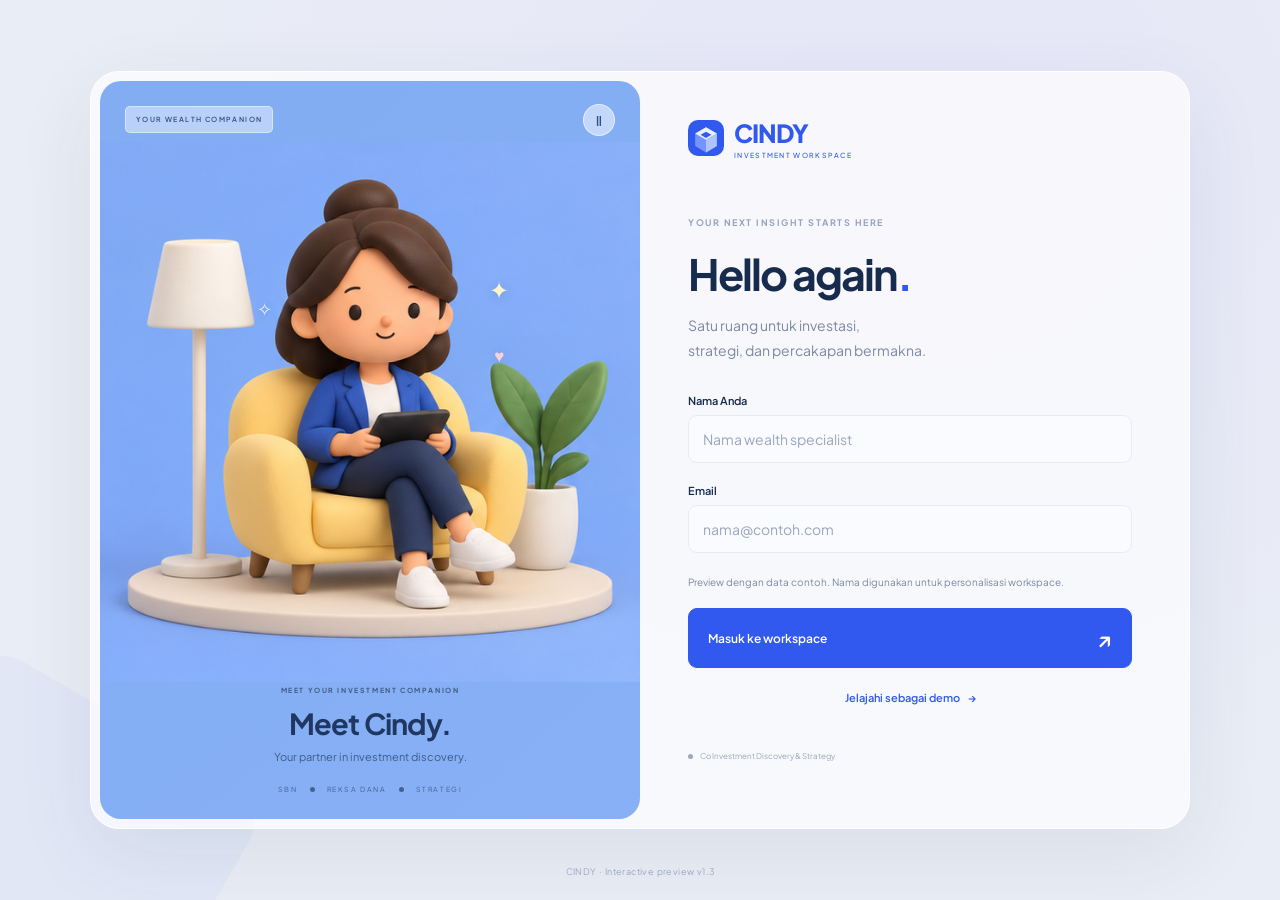
==== index.html @ 7a5dd010 "Add files via upload" ====
<!doctype html>
<html lang="id">
<head>
  <meta charset="utf-8">
  <meta name="viewport" content="width=device-width, initial-scale=1">
  <meta name="theme-color" content="#3159ef">
  <meta name="description" content="CINDY: workspace wealth specialist untuk obligasi, reksa dana, strategi, dan portofolio. Preview interaktif dengan data contoh.">
  <title>CINDY — Investment Workspace</title>
  <link rel="icon" href="assets/mark.svg" type="image/svg+xml">
  <link rel="stylesheet" href="styles.css">
  <script defer src="core.js"></script>
  <script defer src="data.js"></script>
  <script defer src="market-data.js"></script>
  <script defer src="market-core.js"></script>
  <script defer src="advisory.js"></script>
  <script defer src="character.js"></script>
  <script defer src="app.js"></script>
</head>
<body>
  <a class="skip-link" href="#main-content">Langsung ke konten</a>
  <section id="login-screen" class="login-screen" aria-label="Masuk ke CINDY">
    <div class="login-frame">
      <div class="login-form-side">
        <a class="brand login-brand" href="#" aria-label="CINDY"><img src="assets/mark.svg" alt="" width="36" height="36"><span>CINDY<span class="brand-sub">INVESTMENT WORKSPACE</span></span></a>
        <div class="login-copy"><span class="eyebrow">YOUR NEXT INSIGHT STARTS HERE</span><h1>Hello again<span class="blue">.</span></h1><p>Satu ruang untuk investasi,<br>strategi, dan percakapan bermakna.</p></div>
        <form id="login-form">
          <label for="login-name">Nama Anda</label><input id="login-name" name="name" placeholder="Nama wealth specialist" autocomplete="name" maxlength="60" required>
          <label for="login-email">Email</label><input id="login-email" name="email" type="email" placeholder="nama@contoh.com" autocomplete="email" required>
          <p class="login-demo-note">Preview dengan data contoh. Nama digunakan untuk personalisasi workspace.</p>
          <button class="button primary login-submit" type="submit">Masuk ke workspace <span aria-hidden="true">↗</span></button>
        </form>
        <button id="demo-login" class="button ghost demo-login">Jelajahi sebagai demo <span aria-hidden="true">→</span></button>
        <div class="login-foot"><span class="small-dot"></span>Co Investment Discovery &amp; Strategy</div>
      </div>
      <div class="login-art-side">
        <div class="art-top"><span class="pill light">YOUR WEALTH COMPANION</span><button id="motion-toggle" class="motion-toggle" type="button" aria-pressed="false" aria-label="Jeda animasi">Ⅱ</button></div>
        <div class="character-stage"><div id="cindy-portrait" class="clay-portrait" role="img" aria-label="Cindy, wealth specialist bergaya kartun 3D, duduk di kursi kuning pastel sambil membawa tablet, berkedip, dan tersenyum"><div class="clay-diorama" aria-hidden="true"><div class="clay-frame clay-calm"></div><div class="clay-frame clay-eyes"></div><div class="clay-cheeks"></div><div class="clay-tablet-glint"></div></div><span class="clay-spark clay-spark-one" aria-hidden="true">✦</span><span class="clay-spark clay-spark-two" aria-hidden="true">✧</span><span class="clay-heart" aria-hidden="true">♥</span></div></div>
        <div class="art-copy"><span class="eyebrow">MEET YOUR INVESTMENT COMPANION</span><h2>Meet Cindy.</h2><p>Your partner in investment discovery.</p></div>
        <div class="art-bottom"><span>SBN</span><span class="small-dot"></span><span>REKSA DANA</span><span class="small-dot"></span><span>STRATEGI</span></div>
      </div>
    </div>
    <span class="login-version">CINDY · Interactive preview v1.3</span>
  </section>

  <div id="app-shell" class="app-shell" hidden>
    <div id="sidebar-overlay" class="sidebar-overlay" hidden></div>
    <aside id="sidebar" class="sidebar" aria-label="Navigasi utama">
      <a class="brand sidebar-brand" href="#dashboard"><img src="assets/mark.svg" alt="" width="35" height="35"><span>CINDY<span class="brand-sub">INVESTMENT WORKSPACE</span></span></a>
      <div class="workspace-switch"><span class="workspace-icon">W</span><span>Wealth workspace<small>Preview · Data contoh</small></span></div>
      <span class="nav-caption">WORKSPACE</span><nav id="main-nav"></nav>
      <div class="sidebar-note"><span class="iso-mini" aria-hidden="true">◇</span><strong>Every insight connects.</strong><p>Obligasi, reksa dana, dan strategi dalam satu ruang.</p></div>
      <button id="user-menu" class="sidebar-user"><span id="user-avatar" class="avatar">WS</span><span id="user-label">Wealth Specialist<small>Workspace demo</small></span><span aria-hidden="true">⋯</span></button>
    </aside>
    <div class="app-body">
      <header class="topbar">
        <button id="menu-toggle" class="icon-button mobile-menu" aria-label="Buka navigasi">☰</button>
        <div class="breadcrumbs"><span>CINDY</span><span aria-hidden="true">/</span><strong id="page-crumb">Dashboard</strong></div>
        <div class="topbar-actions"><button id="global-search-button" class="search-trigger"><span aria-hidden="true">⌕</span><span>Cari produk atau nasabah</span><kbd>/</kbd></button><span class="pill demo-badge">DATA CONTOH</span><button id="alerts-button" class="icon-button alert-button" aria-label="Lihat alerts"></button></div>
      </header>
      <main id="main-content" class="main-content" tabindex="-1"></main>
      <footer class="app-footer"><span>CINDY · Co Investment Discovery &amp; Strategy</span><span>Snapshot simulasi <span id="snapshot-date"></span></span></footer>
    </div>
  </div>
  <dialog id="detail-dialog" class="detail-dialog"><div class="dialog-header"><div id="dialog-heading"></div><button id="dialog-close" class="icon-button" aria-label="Tutup dialog">×</button></div><div id="dialog-content" class="dialog-content"></div></dialog>
  <div id="toast" class="toast" role="status" aria-live="polite" hidden></div>
  <noscript><p class="noscript-note">Aktifkan JavaScript untuk menggunakan preview interaktif CINDY.</p></noscript>
</body>
</html>
---- styles.css ----
@import url('https://fonts.googleapis.com/css2?family=Plus+Jakarta+Sans:wght@400;500;600;700;800&display=swap');
:root{--royal:#3159ef;--royal-dark:#2345c7;--royal-soft:#eef2ff;--ink:#172b4d;--muted:#7c89a2;--border:#e7ecf4;--bg:#f6f8fc;--green:#148568;--amber:#b87b15;--red:#c94e60;--shadow:0 6px 22px rgba(27,51,111,.035);font-family:'Plus Jakarta Sans',ui-sans-serif,system-ui,-apple-system,sans-serif;color:var(--ink);font-size:14px}
*{box-sizing:border-box}body{margin:0;background:var(--bg)}button,input,select,textarea{font:inherit}button,a,input,select,textarea{-webkit-tap-highlight-color:transparent}button{cursor:pointer}a{color:inherit;text-decoration:none}button{border:0}button:disabled{opacity:.45;cursor:not-allowed}button:focus-visible,a:focus-visible,input:focus-visible,select:focus-visible,textarea:focus-visible{outline:3px solid #97b0ff;outline-offset:3px}input,select,textarea{min-width:0;border:1px solid var(--border);border-radius:9px;background:white;padding:11px 13px;color:var(--ink);transition:border-color .18s,box-shadow .18s}input:focus,textarea:focus,select:focus{border-color:var(--royal);box-shadow:0 0 0 3px #3159ef12;outline:none}input::placeholder,textarea::placeholder{color:#9aa6bb}textarea{resize:vertical}label{display:block;font-size:12px;font-weight:600;margin-bottom:8px}h1,h2,h3,h4,p{margin-top:0}h1{font-size:30px;letter-spacing:-1px;font-weight:700}h2{font-size:18px;letter-spacing:-.45px}h3{font-size:15px}small{font-size:11px}svg{display:block}button svg{display:inline-block;vertical-align:middle}.icon{width:19px;height:19px;fill:none;stroke:currentColor;stroke-width:1.65;stroke-linecap:round;stroke-linejoin:round}.blue{color:var(--royal)}.muted{color:var(--muted)}.positive{color:var(--green)}.negative{color:var(--red)}.number{font-variant-numeric:tabular-nums}.eyebrow{display:block;font-size:10px;font-weight:700;letter-spacing:1.8px}.small-dot{width:5px;height:5px;border-radius:50%;display:inline-block;background:currentColor}.button{display:inline-flex;align-items:center;justify-content:center;gap:8px;border-radius:9px;padding:11px 16px;background:white;color:var(--ink);border:1px solid var(--border);font-size:12px;font-weight:600;transition:background .18s,transform .18s;white-space:nowrap}.button:hover{background:#f0f4ff}.button.primary{background:var(--royal);color:white;border-color:var(--royal)}.button.primary:hover{background:var(--royal-dark);transform:translateY(-1px)}.button.ghost{border-color:transparent;background:transparent;color:var(--royal)}.button.small{padding:8px 11px;font-size:11px}.button.danger{color:var(--red)}.icon-button{background:transparent;width:36px;height:36px;border-radius:9px;display:inline-flex;justify-content:center;align-items:center;color:var(--muted);font-size:24px;flex:none}.icon-button:hover{background:var(--royal-soft);color:var(--royal)}.pill{display:inline-flex;align-items:center;gap:5px;border-radius:5px;padding:5px 8px;font-size:10px;font-weight:600;white-space:nowrap;background:var(--royal-soft);color:var(--royal)}.pill.green{background:#e9f6f0;color:var(--green)}.pill.amber{background:#fff5e4;color:var(--amber)}.pill.red{background:#fdeef0;color:var(--red)}.pill.neutral{background:#f0f2f6;color:#7b879d}.pill.light{color:#eaf1ff;background:#ffffff16;border:1px solid #ffffff25;letter-spacing:1px}.skip-link{position:absolute;left:15px;top:-60px;z-index:100;background:white;padding:12px}.skip-link:focus{top:10px}.brand{display:flex;align-items:center;gap:10px;font-size:27px;font-weight:800;letter-spacing:-1px}.brand-sub{display:block;font-size:7px;letter-spacing:1.3px;font-weight:500;margin-top:2px}.login-screen{min-height:100dvh;display:flex;align-items:center;justify-content:center;padding:56px 35px;position:relative;overflow:hidden;background:radial-gradient(ellipse at 75% 10%,#d5e0ff 0,transparent 60%),#f0f4fc}.login-screen:before{content:'';position:absolute;bottom:-130px;left:-120px;width:330px;height:330px;transform:rotate(30deg);background:#3159ef0b;border-radius:45px}.login-frame{display:grid;grid-template-columns: .92fr 1.08fr;width:min(1100px,100%);background:white;border:1px solid white;border-radius:24px;box-shadow:0 28px 80px #254dbf17;overflow:hidden;position:relative}.login-form-side{padding:43px 58px 31px;display:flex;flex-direction:column;align-items:stretch}.login-brand{color:var(--royal)}.login-copy{margin-top:76px}.login-copy .eyebrow{color:#96a3bc;font-size:9px;letter-spacing:1.5px}.login-copy h1{font-size:43px;letter-spacing:-2px;margin:18px 0 12px}.login-copy p{font-size:14px;line-height:1.8;color:var(--muted)}#login-form{margin-top:17px}#login-form input{width:100%;background:#fafbfe;padding:14px;margin-bottom:21px}#login-form label{font-size:11px}.login-demo-note{font-size:10px;line-height:1.6;color:var(--muted);margin-bottom:18px}.login-submit{width:100%;justify-content:space-between;padding:15px 19px;font-size:12px}.login-submit span{font-size:22px}.demo-login{margin-top:11px;align-self:center;font-size:11px}.login-foot{margin-top:49px;color:#9ca8bc;font-size:8px;display:flex;align-items:center;gap:7px;line-height:1.5}.login-art-side{background:linear-gradient(140deg,#365ff1,#244ade);color:white;padding:29px 32px 26px;position:relative;overflow:hidden}.login-art-side:before{content:'';position:absolute;width:450px;height:450px;border:1px solid #ffffff0c;border-radius:50%;right:-200px;top:70px}.art-top{display:flex;justify-content:space-between;align-items:center;position:relative;z-index:1}.art-top .pill{font-size:8px;padding:8px 10px}.motion-toggle{width:32px;height:32px;border-radius:50%;background:#ffffff12;color:#e5eeff;border:1px solid #ffffff25}.investment-scene{width:calc(100% + 32px);margin:-7px -16px -42px;aspect-ratio:640/530;object-fit:contain}.art-copy{position:relative;margin:0 20px}.art-copy .eyebrow{font-size:8px;color:#b4c8ff;letter-spacing:1.6px}.art-copy h2{font-size:30px;line-height:1.35;letter-spacing:-1px;margin:12px 0 12px}.art-copy p{color:#c1d0ff;font-size:11px}.art-bottom{display:flex;align-items:center;gap:14px;font-size:8px;letter-spacing:1.6px;color:#aec3ff;margin:36px 20px 0}.login-version{position:absolute;bottom:23px;font-size:9px;color:#9ca9bf;letter-spacing:.4px}.animation-paused .investment-scene{content:url('assets/investment-city-static.svg')}
.app-shell{display:flex;min-height:100dvh}.app-shell[hidden],.login-screen[hidden],[hidden]{display:none!important}.sidebar{width:238px;flex:none;background:white;border-right:1px solid var(--border);padding:27px 17px 17px;position:sticky;top:0;height:100dvh;display:flex;flex-direction:column;z-index:20}.sidebar-brand{color:var(--royal);font-size:26px;padding:0 13px}.workspace-switch{border:1px solid var(--border);border-radius:10px;padding:11px 10px;display:flex;align-items:center;gap:10px;margin:27px 0 24px;font-size:11px;font-weight:600}.workspace-switch small{display:block;color:var(--muted);font-size:9px;font-weight:400;margin-top:4px}.workspace-icon{background:var(--royal-soft);border-radius:6px;padding:8px;color:var(--royal);font-size:10px}.nav-caption{font-size:8px;color:#a1adc1;letter-spacing:1.5px;font-weight:700;padding-left:14px;margin-bottom:13px}#main-nav{display:grid;gap:5px}#main-nav a{display:flex;align-items:center;gap:11px;padding:12px 13px;border-radius:8px;color:#748299;font-size:11px;font-weight:500;position:relative}#main-nav a:hover{background:#f7f9ff;color:var(--royal)}#main-nav a.active{background:var(--royal);color:white;box-shadow:0 4px 12px #3159ef20}#main-nav .icon{width:17px;height:17px}#main-nav .count{margin-left:auto;font-size:9px;border-radius:4px;padding:2px 5px;background:#eef2fa}#main-nav a.active .count{background:#ffffff28}.sidebar-note{margin:24px 8px 15px;padding:14px 12px;border-radius:10px;background:linear-gradient(140deg,#f0f4ff,#f9fbff)}.sidebar-note .iso-mini{font-size:32px;color:#7998fa;display:block;margin-bottom:7px}.sidebar-note strong{font-size:10px;display:block}.sidebar-note p{font-size:9px;color:#8b99b1;line-height:1.8;margin:7px 0 0}.sidebar-user{margin-top:auto;padding:13px 5px 0;border-top:1px solid var(--border);background:transparent;display:flex;align-items:center;gap:9px;text-align:left;color:var(--ink)}.avatar{width:34px;height:34px;display:inline-flex;align-items:center;justify-content:center;border-radius:10px;font-size:10px;font-weight:700;background:#eaf0ff;color:var(--royal);flex:none}.sidebar-user #user-label{font-size:10px;max-width:136px;overflow-wrap:anywhere;flex:1}.sidebar-user small{display:block;color:var(--muted);font-size:8px;margin-top:3px}.app-body{flex:1;min-width:0;display:flex;flex-direction:column}.topbar{height:73px;background:white;display:flex;align-items:center;justify-content:space-between;border-bottom:1px solid var(--border);padding:0 34px;gap:14px}.breadcrumbs{display:flex;gap:12px;font-size:10px;color:#a0adc3}.breadcrumbs strong{color:#66758e;font-weight:500}.topbar-actions{display:flex;align-items:center;gap:18px}.search-trigger{color:#95a2b8;font-size:10px;background:transparent;display:flex;gap:9px;align-items:center}.search-trigger>span:first-child{font-size:21px}.search-trigger kbd{background:#f5f7fb;border:1px solid var(--border);border-radius:4px;padding:2px 6px;font-size:9px;margin-left:20px}.demo-badge{font-size:8px;letter-spacing:.5px}.alert-button{position:relative}.notification-dot{position:absolute;right:7px;top:6px;width:5px;height:5px;border-radius:50%;background:var(--royal)}.main-content{padding:29px 34px 38px;max-width:1520px;width:100%;margin:auto;flex:1}.app-footer{font-size:8px;color:#a0adc1;display:flex;justify-content:space-between;padding:17px 34px;border-top:1px solid var(--border);gap:20px}.page-head{display:flex;align-items:flex-start;justify-content:space-between;gap:15px;margin-bottom:26px}.page-head h1{font-size:25px;letter-spacing:-.9px;margin-bottom:9px}.page-head p{font-size:11px;line-height:1.7;color:var(--muted);margin:0}.head-actions{display:flex;gap:8px;align-items:center;flex-wrap:wrap}.snapshot{font-size:9px;color:#7c8da8;display:flex;align-items:center;gap:6px;border:1px solid var(--border);border-radius:7px;background:white;padding:10px 12px;white-space:nowrap}.snapshot .small-dot{color:#41a58b}.grid{display:grid;gap:19px}.grid-four{grid-template-columns:repeat(4,minmax(0,1fr))}.grid-two{grid-template-columns:repeat(2,minmax(0,1fr))}.grid-three{grid-template-columns:repeat(3,minmax(0,1fr))}.dashboard-primary{grid-template-columns:1.5fr 1fr;margin-top:20px}.dashboard-secondary{grid-template-columns:1.1fr 1fr;margin-top:20px}.panel{border:1px solid var(--border);border-radius:12px;background:white;box-shadow:var(--shadow);padding:22px;min-width:0}.panel-head{display:flex;justify-content:space-between;align-items:center;gap:10px;margin-bottom:20px}.panel-head h2{font-size:13px;margin:0}.panel-head p{font-size:9px;color:var(--muted);margin:6px 0 0}.stat{padding:19px}.stat-header{display:flex;align-items:center;justify-content:space-between;margin-bottom:15px}.stat-label{font-size:10px;color:#8190a7;font-weight:500}.stat-icon{color:#829be2;background:#f4f7ff;width:29px;height:29px;border-radius:7px;display:flex;align-items:center;justify-content:center}.stat-icon .icon{width:15px;height:15px}.stat-value{font-size:24px;font-weight:700;letter-spacing:-.8px;line-height:1.3;margin-bottom:7px}.stat-note{font-size:9px;color:#98a4b8;line-height:1.6}.stat-note strong{font-weight:500;color:var(--green)}.tabs{display:flex;gap:5px;border-bottom:1px solid var(--border);margin-bottom:21px;flex-wrap:wrap}.tabs button{color:var(--muted);font-size:11px;font-weight:600;background:transparent;padding:10px 14px;border-bottom:2px solid transparent;margin-bottom:-1px}.tabs button.active{color:var(--royal);border-bottom-color:var(--royal)}.toolbar{display:flex;gap:9px;justify-content:space-between;align-items:center;margin-bottom:17px;flex-wrap:wrap}.toolbar-left{display:flex;gap:9px;align-items:center;flex-wrap:wrap}.toolbar input{font-size:11px;min-width:210px}.toolbar select{font-size:10px;padding:10px 11px}.table-wrap{overflow:auto;width:100%}table{border-collapse:collapse;width:100%;font-size:10px;text-align:left}th{font-size:8px;letter-spacing:.6px;text-transform:uppercase;color:#9aa6ba;font-weight:600;padding:12px 13px;background:#fafbfe;white-space:nowrap;border-bottom:1px solid var(--border)}td{padding:15px 13px;border-bottom:1px solid #f0f3f8;vertical-align:middle}tbody tr:last-child td{border-bottom:0}tbody tr:hover{background:#fbfcff}td.numeric,th.numeric{text-align:right;font-variant-numeric:tabular-nums;white-space:nowrap}.product-link{font-weight:700;color:var(--ink);background:transparent;text-align:left;font-size:10px;padding:0}.product-link:hover{color:var(--royal)}.table-sub{display:block;font-size:8px;color:#95a3ba;margin-top:5px;white-space:nowrap}.product-code{width:29px;height:29px;border-radius:7px;background:#edf3ff;color:#6b8ef0;display:flex;align-items:center;justify-content:center;flex:none}.product-code .icon{width:15px;height:15px}.product-cell{display:flex;align-items:center;gap:9px}.table-note{font-size:8px;color:#98a5bb;margin:15px 0 0;line-height:1.7}.table-actions{display:flex;gap:5px;align-items:center}.compare-check{width:15px;height:15px;padding:0;accent-color:var(--royal);cursor:pointer}.empty{padding:40px 15px;text-align:center;color:var(--muted);font-size:12px;line-height:1.8}.market-kpis{margin-bottom:21px}.allocation-wrap{display:flex;align-items:center;gap:30px;padding:8px 0;flex-wrap:wrap}.donut{width:146px;height:146px;border-radius:50%;display:flex;align-items:center;justify-content:center;flex:none;position:relative}.donut:before{content:'';width:118px;height:118px;border-radius:50%;background:white;position:absolute}.donut-core{position:relative;text-align:center}.donut-core strong{display:block;font-size:18px;letter-spacing:-.5px}.donut-core small{font-size:8px;color:var(--muted)}.allocation-list{flex:1;min-width:110px;display:grid;gap:18px}.allocation-item{font-size:10px;display:grid;grid-template-columns:1fr auto;gap:6px}.allocation-name{display:flex;align-items:center;gap:7px}.allocation-dot{width:7px;height:7px;border-radius:2px;background:var(--royal);display:inline-block}.allocation-item small{color:var(--muted);font-size:8px;grid-column:1/-1}.allocation-dot.fund{background:#aac1ff}.panel-insight{background:#f7f9ff;padding:12px 14px;border-radius:8px;font-size:9px;color:#8795af;line-height:1.8;margin-top:18px}.strategy-list{display:grid;gap:0}.strategy-row{display:flex;gap:12px;align-items:flex-start;padding:15px 0;border-bottom:1px solid #f0f3f8}.strategy-row:last-child{border:0}.strategy-row .avatar{width:31px;height:31px;font-size:13px}.strategy-row h3{font-size:10px;margin:2px 0 6px;line-height:1.6}.strategy-row p{font-size:8px;color:var(--muted);line-height:1.8;margin:0}.strategy-row .pill{font-size:8px;padding:3px 6px}.text-link{color:var(--royal);font-size:9px;background:transparent;padding:0;display:inline-flex;align-items:center;gap:5px}.text-link:hover{text-decoration:underline}.mini-task{display:flex;align-items:center;gap:10px;padding:13px 0;border-bottom:1px solid #f0f3f8}.mini-task:last-child{border:0}.mini-task>div{flex:1}.mini-task strong{font-size:10px;display:block;font-weight:600}.mini-task small{font-size:8px;color:var(--muted);display:block;margin-top:5px}.round-check{width:16px;height:16px;padding:0;accent-color:var(--royal);flex:none}.compare-bar{background:var(--royal-soft);border:1px solid #dce5ff;border-radius:10px;padding:12px 16px;display:flex;justify-content:space-between;align-items:center;gap:12px;margin-bottom:17px;font-size:11px;flex-wrap:wrap}.comparison-grid{display:grid;gap:16px;grid-template-columns:repeat(3,minmax(0,1fr));margin-bottom:22px}.compare-card h3{font-size:14px;margin:12px 0 7px}.compare-card .metric-pairs{margin-top:22px}.metric-pairs{display:grid;gap:0}.metric-pair{display:flex;justify-content:space-between;gap:15px;padding:11px 0;border-bottom:1px solid #f0f3f8;font-size:11px}.metric-pair span:first-child{color:var(--muted)}.metric-pair strong{font-weight:600;text-align:right}.client-name{display:flex;align-items:center;gap:10px}.client-name .avatar{width:33px;height:33px}.client-name strong{font-size:10px}.client-overview{display:flex;gap:20px;align-items:center;margin-bottom:25px}.client-overview .avatar{width:58px;height:58px;font-size:16px}.client-overview h2{font-size:20px;margin:0 0 8px}.section-heading{font-size:12px;margin:25px 0 15px}.note-item{padding:12px 14px;border-radius:8px;background:#f7f9ff;margin:10px 0;font-size:11px;line-height:1.8}.note-item small{display:block;font-size:9px;color:var(--muted);margin-bottom:4px}.form-grid{display:grid;grid-template-columns:repeat(2,minmax(0,1fr));gap:17px}.field input,.field select,.field textarea{width:100%}.field.full{grid-column:1/-1}.form-actions{display:flex;justify-content:flex-end;gap:8px;margin-top:23px;flex-wrap:wrap}.form-note{font-size:10px;color:var(--muted);line-height:1.7;margin:15px 0}.form-error{font-size:11px;color:var(--red);padding:10px 12px;background:#fff2f4;border-radius:7px;margin-top:12px}.strategy-card{display:flex;flex-direction:column}.strategy-card h3{font-size:15px;line-height:1.6;margin:16px 0 12px}.strategy-card p{font-size:11px;color:var(--muted);line-height:1.9}.strategy-card .strategy-meta{display:flex;gap:6px;flex-wrap:wrap}.strategy-card .card-bottom{margin-top:auto;padding-top:18px;border-top:1px solid var(--border);display:flex;align-items:center;justify-content:space-between;gap:8px;font-size:9px;color:var(--muted)}.strategy-content p,.strategy-content li{font-size:12px;line-height:1.9;color:#687a94}.strategy-content ol{padding-left:20px}.risk-note{padding:13px 16px;background:#fff8ec;border:1px solid #faebce;border-radius:8px;font-size:11px;line-height:1.8;color:#9b7f50;margin:18px 0}.task-board{grid-template-columns:repeat(3,minmax(0,1fr))}.board-column{min-width:0;background:#eff3f9;border-radius:12px;padding:14px}.board-head{display:flex;justify-content:space-between;align-items:center;padding:3px 2px 14px;font-size:11px;font-weight:600}.board-head span:last-child{font-size:9px;background:#dfe7f2;border-radius:5px;padding:3px 7px;color:#8191ab}.task-card{background:white;border:1px solid var(--border);border-radius:9px;padding:16px;margin-bottom:11px;box-shadow:var(--shadow)}.task-card h3{font-size:11px;line-height:1.8;margin:12px 0 8px}.task-card p{font-size:10px;color:var(--muted);line-height:1.8}.task-card .task-meta{font-size:9px;display:flex;align-items:center;justify-content:space-between;gap:7px;color:var(--muted);border-top:1px solid #f0f3f8;padding-top:12px;margin-top:14px}.task-card select{font-size:9px;padding:6px 7px;margin-top:11px;width:100%;background:#fafbfe}.alerts-list{margin-top:22px}.alert-row{display:flex;gap:12px;align-items:center;padding:13px 0;border-bottom:1px solid var(--border);font-size:11px}.alert-row>div{flex:1}.alert-row p{color:var(--muted);font-size:10px;line-height:1.7;margin:5px 0 0}.report-controls{margin-bottom:22px;display:flex;gap:12px;align-items:end;flex-wrap:wrap}.report-controls .field{flex:1;min-width:180px;max-width:350px}.report-sheet{background:white;border:1px solid var(--border);border-radius:12px;padding:35px;max-width:1050px;margin:0 auto}.report-top{display:flex;justify-content:space-between;align-items:flex-start;gap:20px;padding-bottom:24px;border-bottom:1px solid var(--border)}.report-top .brand{font-size:25px;color:var(--royal)}.report-top p{font-size:10px;color:var(--muted);margin:7px 0 0}.report-sheet h2{font-size:21px;margin:26px 0 8px}.report-sheet .grid-four{margin:22px 0}.report-metric{padding:15px 17px;background:#f7f9ff;border-radius:8px}.report-metric strong{font-size:17px;display:block;margin-top:8px}.report-metric span{font-size:9px;color:var(--muted)}.report-foot{font-size:9px;line-height:1.9;color:var(--muted);border-top:1px solid var(--border);padding-top:17px;margin-top:25px}.discussion-layout{grid-template-columns:1.8fr 1fr}.thread-card{margin-bottom:16px}.thread-top{display:flex;align-items:center;gap:10px;margin-bottom:17px;font-size:10px}.thread-top small{display:block;font-size:8px;color:var(--muted);margin-top:4px}.thread-card h3{font-size:14px;line-height:1.6;margin:0 0 12px}.thread-card p{font-size:11px;line-height:1.9;color:#7d8aa1}.thread-bottom{display:flex;justify-content:space-between;align-items:center;padding-top:15px;border-top:1px solid var(--border);gap:10px;flex-wrap:wrap}.topic-pills{display:flex;gap:7px;flex-wrap:wrap}.comment{display:flex;gap:10px;padding:15px 0;border-bottom:1px solid var(--border)}.comment strong{font-size:10px}.comment small{font-size:9px;color:var(--muted);display:block;margin-top:3px}.comment p{font-size:11px;color:#7d8aa1;margin:8px 0 0;line-height:1.8}.info-block{border-radius:10px;padding:15px;background:#eef3ff;color:#7f90b1;font-size:10px;line-height:1.9}.info-block strong{color:var(--royal);display:block;margin-bottom:5px}.detail-dialog{width:min(840px,calc(100% - 32px));max-height:90dvh;border:1px solid var(--border);border-radius:16px;padding:0;color:var(--ink);box-shadow:0 25px 90px #1f3c7d30}.detail-dialog::backdrop{background:#14254b55;backdrop-filter:blur(4px)}.dialog-header{display:flex;justify-content:space-between;align-items:flex-start;gap:15px;padding:23px 27px;border-bottom:1px solid var(--border);background:#fafbff;position:sticky;top:0;z-index:1}.dialog-header h2{font-size:18px;margin:0 0 7px}.dialog-header p{font-size:10px;color:var(--muted);margin:0;line-height:1.8}.dialog-content{padding:26px}.dialog-content>.tabs{margin-top:-7px}.detail-kpis{margin-bottom:23px}.detail-kpis .stat{background:#f8faff;box-shadow:none;border-color:#edf1fa}.detail-kpis .stat-value{font-size:20px}.dialog-content .panel{box-shadow:none}.source-line{font-size:9px;color:var(--muted);line-height:1.9;margin:16px 0}.chart-wrap{width:100%;margin-top:18px}.fund-chart{width:100%;height:auto}.chart-legend{display:flex;gap:15px;font-size:9px;color:var(--muted);margin-top:12px;flex-wrap:wrap}.legend-line{display:inline-block;width:17px;height:2px;background:var(--royal);vertical-align:middle;margin-right:5px}.legend-line.benchmark{background:#aebedc}.period-controls{display:flex;gap:4px}.period-controls button{font-size:9px;padding:6px 9px;background:#f6f8fc;color:var(--muted);border-radius:5px}.period-controls button.active{background:var(--royal-soft);color:var(--royal)}.sim-result{padding:17px;background:var(--royal-soft);border-radius:10px;margin-top:18px}.sim-result .metric-pair{border-color:#dce4f9}.sim-result .metric-pair:last-child{border-bottom:0}.search-results{display:grid;gap:8px;margin-top:20px}.search-result{padding:13px;border:1px solid var(--border);background:white;border-radius:8px;display:flex;align-items:center;gap:12px;text-align:left;font-size:11px}.search-result:hover{background:#f7f9ff}.search-result small{display:block;color:var(--muted);font-size:9px;margin-top:5px}.toast{position:fixed;bottom:25px;left:50%;transform:translateX(-50%);z-index:90;border-radius:10px;background:#172b4d;color:white;padding:13px 20px;font-size:11px;box-shadow:0 7px 25px #172b4d25;max-width:calc(100% - 32px);line-height:1.7}.mobile-menu{display:none}.noscript-note{padding:25px}.quota-progress{height:4px;width:70px;background:#edf1fa;border-radius:4px;overflow:hidden;display:block;margin-top:6px;margin-left:auto}.quota-progress>span{display:block;height:100%;background:#7193fa}.quota-warning{color:var(--amber)}.search-dialog-input{width:100%;font-size:13px}.report-spaced{margin-top:24px}.mobile-nav-close{display:none}
@media(min-width:1450px){.sidebar{width:254px}.main-content{padding:36px 44px}.topbar{padding:0 44px}.stat-value{font-size:28px}td{padding-top:18px;padding-bottom:18px}}
@media(max-width:1180px){.main-content{padding:26px 24px}.topbar{padding:0 24px}.grid-four{grid-template-columns:repeat(2,minmax(0,1fr))}.dashboard-primary,.dashboard-secondary{grid-template-columns:1fr}.grid-three{grid-template-columns:repeat(2,minmax(0,1fr))}.search-trigger kbd{display:none}.topbar-actions{gap:10px}.login-form-side{padding:37px 40px}.login-copy{margin-top:57px}.art-copy h2{font-size:27px}.task-board{grid-template-columns:1fr}.board-column{padding:18px}.board-column>.task-card{display:inline-block;width:calc(50% - 8px);vertical-align:top;margin-right:8px}.comparison-grid{grid-template-columns:repeat(2,minmax(0,1fr))}}
@media(max-width:900px){.sidebar{position:fixed;left:0;top:0;transform:translateX(-100%);transition:transform .2s}.sidebar.open{transform:translateX(0)}.sidebar-overlay{position:fixed;inset:0;background:#15294d65;z-index:19;backdrop-filter:blur(2px)}.mobile-menu{display:inline-flex}.topbar .breadcrumbs{margin-right:auto}.search-trigger{font-size:0;gap:0}.search-trigger>span:first-child{font-size:23px}.login-screen{padding:30px 20px}.login-form-side{padding:32px}.login-copy h1{font-size:35px}.login-copy{margin-top:50px}.login-art-side{padding:24px 20px}.art-copy{margin:15px 10px}.art-copy h2{font-size:24px}.art-top .pill{font-size:7px}.investment-scene{margin:12px -16px -20px}.art-bottom{gap:10px;font-size:7px;margin-left:10px;margin-right:10px}.login-foot{font-size:7px}.discussion-layout{grid-template-columns:1fr}}
@media(max-width:620px){.login-frame{grid-template-columns:1fr;max-width:440px}.login-art-side{order:-1;padding:18px 20px 12px;max-height:300px}.investment-scene{width:250px;display:block;margin:-35px auto -20px}.art-copy{margin:0}.art-copy h2{font-size:20px;margin:4px 0 0}.art-copy h2 br{display:none}.art-copy p,.art-copy .eyebrow,.art-bottom{display:none}.login-copy{margin-top:28px}.login-copy h1{font-size:34px;margin:12px 0 8px}.login-copy p{font-size:12px}.login-brand{font-size:23px}.login-brand img{width:31px;height:31px}.login-form-side{padding:25px 28px}.login-foot{margin-top:25px;font-size:7px}.login-screen{padding:20px 16px 40px}.login-version{bottom:13px;font-size:8px}.topbar{height:64px;padding:0 14px;gap:7px}.breadcrumbs{font-size:9px;gap:6px}.topbar-actions{gap:4px}.demo-badge{font-size:7px;padding:4px 5px}.main-content{padding:23px 16px}.page-head{flex-direction:column;margin-bottom:20px;gap:14px}.page-head h1{font-size:23px}.page-head p{font-size:10px}.head-actions{width:100%}.grid{gap:12px}.grid-three,.grid-two,.comparison-grid{grid-template-columns:1fr}.stat{padding:15px}.stat-value{font-size:22px}.stat-label{font-size:9px}.stat-header{gap:5px}.stat-note{font-size:8px}.panel{padding:18px 15px}.panel-head{flex-wrap:wrap;gap:8px}.allocation-wrap{justify-content:center}.allocation-list{min-width:140px;max-width:190px}.toolbar-left{width:100%}.toolbar input{width:100%;min-width:0}.toolbar select{flex:1}.toolbar .button{font-size:10px}.tabs button{font-size:10px;padding:10px}.board-column>.task-card{width:100%;margin-right:0}.app-footer{padding:15px 16px;flex-direction:column;gap:5px;font-size:7px}.detail-dialog{width:calc(100% - 20px)}.dialog-header{padding:18px}.dialog-content{padding:18px}.dialog-header h2{font-size:16px}.form-grid{grid-template-columns:1fr}.report-sheet{padding:20px 15px}.report-top{flex-wrap:wrap}.report-metric{padding:13px}.report-metric strong{font-size:14px}.report-controls{align-items:stretch}.report-controls .field{max-width:none;width:100%}.client-overview{gap:12px}.client-overview h2{font-size:17px}.chart-legend{font-size:8px}.source-line{font-size:8px}.compare-bar{padding:10px 12px}.comparison-grid .panel{padding:20px}.report-controls .button{font-size:10px;padding:10px}.panel-head .period-controls{margin-left:auto}}
@media(prefers-reduced-motion:reduce){*,*:before,*:after{animation:none!important;transition:none!important;scroll-behavior:auto!important}}
@media print{body{background:white}.sidebar,.topbar,.page-head,.report-controls,.app-footer,.toast,.detail-dialog,.skip-link,.login-screen{display:none!important}.app-shell,.app-body{display:block!important}.main-content{padding:0;max-width:none}.report-sheet{border:0;border-radius:0;padding:0;max-width:none}.report-sheet .grid-four{grid-template-columns:repeat(4,1fr)}.report-sheet table{font-size:9px}.report-sheet th,.report-sheet td{padding:10px}.report-sheet .button{display:none}.report-sheet .table-wrap{overflow:visible}.report-sheet,.report-top,tr,.report-metric{break-inside:avoid}.report-sheet{-webkit-print-color-adjust:exact;print-color-adjust:exact}@page{size:A4;margin:16mm}}

.sr-only{position:absolute;width:1px;height:1px;padding:0;margin:-1px;overflow:hidden;clip:rect(0,0,0,0);white-space:nowrap;border:0}

#main-nav a{font-size:12px}table{font-size:11px}th{font-size:9px}.table-sub{font-size:9px}.product-link{font-size:11px}.stat-label{font-size:11px}.stat-note{font-size:10px}.table-note{font-size:9px}.panel-head h2{font-size:14px}.mini-task strong{font-size:11px}.mini-task small{font-size:10px}.strategy-row h3{font-size:11px}.strategy-row p{font-size:10px}.form-note,.source-line{font-size:11px}

/* Advisory workspace */
#main-nav{min-height:0;overflow-y:auto;flex:1;align-content:start}.sidebar>.brand,.sidebar-user,.sidebar-note{flex-shrink:0}
.advice-picker{display:flex;align-items:center;gap:16px;flex-wrap:wrap;padding:18px 22px;background:white;border:1px solid var(--border);border-radius:12px;margin-bottom:22px}.advice-picker .field{min-width:230px}.advice-picker select{width:100%}.advice-picker>.muted{font-size:11px;margin-left:auto}
.advisory-layout{grid-template-columns:minmax(0,1fr) 300px;align-items:start}.chat-panel{min-width:0}.advisory-brand{display:flex;align-items:center;gap:12px}.advisory-brand h2{margin:0 0 4px}.advisory-brand p{font-size:10px;color:var(--muted);margin:0}.advisory-brand .avatar{background:var(--royal);color:white}.advice-messages{display:flex;flex-direction:column;gap:18px;min-height:300px;max-height:500px;overflow-y:auto;padding:12px 6px 24px;scroll-behavior:smooth}.chat-message{padding:16px 18px;max-width:91%;font-size:12px;line-height:1.8;border-radius:14px;background:#f3f6fd;border:1px solid #e6ecfa;overflow-wrap:anywhere}.chat-message>div{white-space:pre-wrap}.chat-message.user{align-self:flex-end;background:var(--royal);color:white;border-color:var(--royal);border-bottom-right-radius:3px}.chat-message.assistant{align-self:flex-start;border-bottom-left-radius:3px}.chat-author{display:block;font-size:8px;font-weight:700;letter-spacing:1.3px;margin-bottom:8px;opacity:.75}.prompt-chips{display:flex;gap:7px;flex-wrap:wrap;padding:16px 0}.prompt-chips button{padding:8px 10px;border-radius:20px;background:white;border:1px solid #dce4fa;color:var(--royal);font-size:10px}.prompt-chips button:hover{background:var(--royal-soft)}.advice-compose{display:flex;gap:10px;align-items:stretch}.advice-compose textarea{flex:1;width:100%;font-size:12px}.advice-context h2{margin:18px 0 8px}.advice-context>p{font-size:12px;line-height:1.7;color:var(--muted)}.advice-context .metric-pair{padding:12px 0}.advice-context-actions{display:grid;gap:9px;margin-top:24px}.rebalance-layout{grid-template-columns:1.15fr 1fr}.rebalance-bars{display:grid;gap:20px}.rebalance-bar-row>div:first-child{display:flex;justify-content:space-between;gap:10px;font-size:11px;margin-bottom:9px}.rebalance-bar-row>div:first-child span{color:var(--muted);font-variant-numeric:tabular-nums}.allocation-track{height:7px;background:#eff2fa;border-radius:5px;overflow:hidden;margin-top:5px}.allocation-track>span{display:block;height:100%;background:var(--royal);border-radius:5px}.allocation-track.target>span{background:#a8bafa}.target-inputs{display:grid;grid-template-columns:1fr 1fr;gap:17px}.target-inputs input{width:100%}.daily-card{display:flex;flex-direction:column;min-width:0}.daily-card h2{margin-bottom:8px}.daily-sub{font-size:11px;color:var(--muted)}.daily-reason{padding:14px 16px;background:#f1f5ff;border-left:3px solid var(--royal);border-radius:0 8px 8px 0;font-size:12px;line-height:1.7;margin:6px 0 20px}.daily-card .form-actions{margin-top:auto;flex-wrap:wrap;padding-top:18px}.daily-card .table-note{margin:15px 0}.advisory-layout .table-note{line-height:1.6}
@media(max-height:900px) and (min-width:981px){.sidebar-note{display:none}#main-nav a{padding-top:10px;padding-bottom:10px}}
@media(max-width:1000px){.advisory-layout,.rebalance-layout{grid-template-columns:1fr}.advice-context-actions{grid-template-columns:repeat(3,1fr)}}
@media(max-width:620px){.advice-picker{padding:16px;gap:12px}.advice-picker .field{width:100%;min-width:0}.advice-picker>.muted{margin-left:0;font-size:10px}.advice-context-actions{grid-template-columns:1fr}.advice-compose{flex-direction:column}.advice-compose .button{align-self:flex-end}.chat-message{max-width:96%;padding:12px;font-size:11px}.advice-messages{min-height:250px;max-height:440px}.advisory-brand p{font-size:9px}.target-inputs{gap:14px}.daily-card .form-actions .button{flex:1}.rebalance-bar-row>div:first-child{font-size:10px}}
.rebalance-products{scroll-margin-top:24px}.rebalance-products h2{margin-top:10px}.rebalance-product-summary{display:grid;grid-template-columns:1fr 1fr;gap:14px;margin:20px 0}.rebalance-product-summary>div{background:#f2f5ff;padding:18px;border-radius:10px}.rebalance-product-summary small,.rebalance-product-summary strong{display:block}.rebalance-product-summary strong{font-size:21px;color:var(--royal);margin-top:8px}.rebalance-product-summary small{color:var(--muted)}.rebalance-product-group{border-top:1px solid var(--border);padding-top:20px;margin-top:18px}.rebalance-product-group .panel-head{margin-bottom:12px}.rebalance-product-group .panel-head h3{margin:0}.rebalance-product-group .panel-head>span{font-size:11px}.rebalance-product-card{display:grid;grid-template-columns:1fr minmax(210px,.55fr);gap:24px;padding:20px;border:1px solid var(--border);border-radius:12px;margin-bottom:12px}.rebalance-product-card h3{font-size:16px;margin:10px 0}.rebalance-product-card p{font-size:12px;line-height:1.7;color:var(--muted)}.rebalance-product-card small{font-size:10px;color:var(--muted)}.rebalance-product-amount{text-align:right;display:flex;flex-direction:column;gap:8px;align-items:flex-end}.rebalance-product-amount strong{font-size:20px;color:var(--royal)}.rebalance-product-amount>span{font-size:11px}.rebalance-reductions{margin:22px 0;padding:18px;background:#f8f9fc;border-radius:10px}.rebalance-reductions summary{cursor:pointer;font-size:12px;font-weight:600}.rebalance-reductions[open] summary{margin-bottom:16px}
@media(max-width:620px){.rebalance-product-card,.rebalance-product-summary{grid-template-columns:1fr}.rebalance-product-card{padding:16px;gap:12px}.rebalance-product-amount{text-align:left;align-items:flex-start}.rebalance-product-summary strong{font-size:19px}}
.daily-highlights{margin-top:28px}.daily-highlights>.panel-head h2{font-size:20px;margin:8px 0}.daily-highlights>.panel-head p{font-size:11px}.mover-panel{padding:20px 22px}.mover-panel h3{display:flex;align-items:center;gap:9px;margin:0;font-size:13px}.mover-panel h3 .icon{color:var(--royal)}.mover-list{list-style:none;margin:0;padding:0}.mover-list li{display:flex;align-items:center;gap:12px;padding:15px 0;border-bottom:1px solid var(--border)}.mover-list li:last-child{border-bottom:0}.mover-rank{display:grid;place-items:center;width:25px;height:25px;flex:none;background:#f0f3fb;border-radius:7px;font-size:10px;color:var(--muted)}.mover-product{min-width:0;flex:1}.mover-product .product-link{text-align:left;white-space:normal}.mover-product small{display:block;font-size:10px;color:var(--muted);margin-top:6px;line-height:1.5}.mover-return{text-align:right;flex:none;font-variant-numeric:tabular-nums}.mover-return strong{font-size:17px}.mover-return small{display:block;font-size:9px;margin-top:5px;color:var(--muted)}.mover-source{font-size:9px;color:var(--muted);margin:12px 0 0}.daily-highlights>.table-note{line-height:1.7;margin-top:12px}
@media(max-width:620px){.daily-highlights>.panel-head{align-items:flex-start}.daily-highlights>.panel-head h2{font-size:18px}.mover-panel{padding:17px 15px}.mover-list li{gap:9px}.mover-return strong{font-size:15px}.mover-product small{font-size:9px}}
/* Soft clay login, art direction based on the supplied reference. */
.login-screen{background:radial-gradient(ellipse at 70% 15%,#e6e6f8,transparent 65%),#e9edf5}.login-frame{grid-template-columns:1fr 1fr;padding:9px;border-radius:29px;background:#ffffffae;box-shadow:0 25px 80px #33416a16}.login-art-side{order:-1;display:flex;flex-direction:column;background:linear-gradient(140deg,#82adf3,#87b0f6);border-radius:21px;padding:23px 25px 25px;overflow:hidden;color:#20396b}.login-art-side:before{display:none}.login-form-side{padding:36px 48px 24px}.login-copy{margin-top:57px}.login-art-side .art-top{z-index:2}.login-art-side .art-top .pill{background:#edf3ff83;color:#314c7d;border:1px solid #ffffff70;font-size:7px;letter-spacing:1.4px}.motion-toggle{background:#ffffff80;color:#314c7d;border-color:#ffffff90}.character-stage{position:relative;width:calc(100% + 50px);margin:6px -25px 0;aspect-ratio:1;flex:none}.clay-portrait{position:absolute;inset:0;overflow:hidden}.clay-frame{position:absolute;inset:0;background-image:url('assets/cindy-clay-atlas.png');background-size:200% 200%;background-repeat:no-repeat}.clay-calm{background-position:0 0}.portrait-paused .clay-frame{animation-play-state:paused}.login-art-side .art-copy{text-align:center;margin:4px 5px 0;position:relative}.login-art-side .art-copy .eyebrow{color:#405b87;font-size:7px}.login-art-side .art-copy h2{font-size:29px;color:#203762;margin:9px 0 7px;letter-spacing:-.8px}.login-art-side .art-copy p{color:#405b87;font-size:11px;margin-bottom:0}.login-art-side .art-bottom{justify-content:center;color:#46618e;font-size:7px;margin:22px 0 0;gap:12px}.login-foot{margin-top:34px}.login-brand{font-size:25px}
@media(max-width:900px){.login-form-side{padding:28px}.login-copy{margin-top:40px}.login-art-side{padding:20px}.character-stage{width:calc(100% + 40px);margin-left:-20px;margin-right:-20px}.login-art-side .art-copy h2{font-size:25px}}
@media(max-width:620px){.login-frame{grid-template-columns:1fr;padding:7px;max-width:450px}.login-art-side{max-height:none;padding:15px 20px 17px}.character-stage{max-width:330px;width:100%;align-self:center;margin:0;aspect-ratio:1}.login-art-side .art-copy{margin-top:0}.login-art-side .art-copy h2{font-size:23px;margin:3px 0}.login-art-side .art-copy p{display:block;font-size:10px}.login-art-side .art-copy .eyebrow,.login-art-side .art-bottom{display:none}.login-form-side{padding:26px}.login-copy{margin-top:24px}.login-copy h1{font-size:31px}.login-screen{padding:16px 12px 34px}}
/* Comparative analytics and Daily Market */
.comparison-analysis{margin-top:22px}.comparison-analysis .panel-head h2{margin:10px 0 6px}.comparison-modes{margin-bottom:20px}.comparison-chart{margin:12px 0 18px}.comparison-chart svg{width:100%;max-height:320px;display:block}.comparison-analysis .table-wrap{margin-top:22px}.comparison-analysis .table-note{line-height:1.8}.daily-market-tabs{margin-bottom:24px;background:white;border:1px solid var(--border);border-radius:12px;padding:7px;display:flex;gap:5px;flex-wrap:wrap}.daily-market-tabs button{padding:12px 18px;border-radius:8px}.daily-market-tabs button.active{background:var(--royal);color:white;border-color:transparent}.rpm-brief{display:flex;justify-content:space-between;gap:24px;align-items:center;padding:28px 30px;background:linear-gradient(120deg,#2447cb,#4269f4);color:white;border-radius:15px;margin-bottom:18px}.rpm-brief .eyebrow{color:#cbd8ff;font-size:9px}.rpm-brief h2{font-size:25px;margin:12px 0 7px}.rpm-brief p{font-size:12px;color:#d3dfff;margin:0}.rpm-author{display:flex;gap:12px;align-items:center;flex-shrink:0}.rpm-author .avatar{background:#ffffff1f;color:white;font-size:12px;border:1px solid #ffffff38}.rpm-author strong,.rpm-author small{display:block}.rpm-author strong{font-size:11px}.rpm-author small{font-size:9px;margin-top:7px;color:#d3dfff}.market-snapshot{margin-bottom:20px}.market-tile{padding:20px}.market-tile-value{display:block;font-size:26px;letter-spacing:-.8px;margin:20px 0 10px}.market-change{display:inline-flex;font-size:11px;font-weight:600}.market-tile p{font-size:10px;color:var(--muted);margin:12px 0 8px;line-height:1.6}.market-tile>small{color:var(--muted);font-size:9px}.yield-panel .panel-head p{font-size:10px}.global-pulse-grid{grid-template-columns:repeat(4,minmax(0,1fr));gap:15px}.pulse-item{padding:17px 15px;border:1px solid var(--border);border-radius:10px;display:flex;flex-direction:column;gap:9px;font-variant-numeric:tabular-nums}.pulse-item>span{font-size:11px;color:var(--muted)}.pulse-item strong{font-size:18px}.pulse-item strong small{font-size:9px;font-weight:400;color:var(--muted)}.pulse-item b{font-size:12px}.pulse-item>small{font-size:9px;color:var(--muted)}.briefing-card .eyebrow{font-size:8px;letter-spacing:1.2px}.briefing-card h3{font-size:15px;line-height:1.6;margin:15px 0 10px}.briefing-card>p{font-size:12px;line-height:1.8;color:var(--muted)}.briefing-implication{background:#f0f4ff;border-radius:9px;padding:15px;font-size:11px;line-height:1.8;color:#405a87}.briefing-implication strong{display:block;color:var(--royal);margin-bottom:6px}.briefing-card>small{display:block;margin-top:15px;color:var(--muted);line-height:1.7}.fx-fields{display:grid;grid-template-columns:1fr 1.5fr 1.5fr auto;gap:14px;align-items:end}.fx-fields select,.fx-fields input{width:100%}.fx-result{padding:18px 22px;background:#f1f5ff;border-radius:10px;color:var(--royal);font-weight:700;font-size:19px;margin-top:20px;overflow-wrap:anywhere;font-variant-numeric:tabular-nums}.fx-pagination{display:flex;justify-content:space-between;align-items:center;gap:12px;margin-top:20px;font-size:10px;color:var(--muted)}.fx-pagination>div{display:flex;gap:8px}.recommendation-heading{font-size:13px;margin:20px 0 14px}.recommendation-reasons{padding:0;list-style:none;counter-reset:reasons;display:grid;gap:15px;margin:0 0 20px}.recommendation-reasons>li{counter-increment:reasons;position:relative;padding-left:32px}.recommendation-reasons>li:before{content:counter(reasons);position:absolute;left:0;top:-1px;display:grid;place-items:center;width:22px;height:22px;background:#eef3ff;color:var(--royal);border-radius:6px;font-size:10px;font-weight:600}.recommendation-reasons strong{font-size:11px}.recommendation-reasons p{font-size:11px;line-height:1.8;color:var(--muted);margin:6px 0 0}.recommendation-rpm{background:#f1f5ff;padding:15px;border-radius:9px;font-size:11px;line-height:1.8}.recommendation-rpm strong{color:var(--royal)}.recommendation-rpm p{margin:7px 0 0;color:#53698e}.recommendation-watch{margin-top:17px;padding:13px;background:#fff7eb;border-radius:9px;font-size:11px;line-height:1.8}.recommendation-watch summary{cursor:pointer;color:#9a6a25;font-weight:600}.recommendation-watch ul{padding-left:19px;margin:10px 0 0;color:#866743}.detailed-recommendation .table-note{line-height:1.8}
@media(max-width:1000px){.fx-fields{grid-template-columns:1fr 1fr}.global-pulse-grid{grid-template-columns:repeat(2,minmax(0,1fr))}.rpm-brief{align-items:flex-start}.rpm-author{flex-direction:column;align-items:flex-start}}
@media(max-width:620px){.daily-market-tabs{gap:3px;padding:5px}.daily-market-tabs button{font-size:10px;padding:10px 9px}.rpm-brief{padding:21px 18px;flex-direction:column;gap:18px}.rpm-brief h2{font-size:21px}.rpm-author{flex-direction:row;align-items:center}.market-tile-value{font-size:23px}.market-snapshot{gap:12px}.global-pulse-grid{gap:10px}.pulse-item{padding:13px 11px}.pulse-item strong{font-size:16px}.fx-fields{grid-template-columns:1fr}.fx-result{font-size:16px;padding:16px}.fx-pagination{align-items:flex-start;flex-direction:column}.comparison-analysis .panel-head .period-controls{margin-left:0}.comparison-modes button{font-size:10px;padding:10px 9px}.recommendation-reasons p{font-size:11px}.daily-market-tabs button{flex:1}}

/* The original clay artwork stays fixed: only the eye region blinks. */
.clay-diorama{position:absolute;inset:0;transform-origin:50% 86%;animation:clayBreathe 7.2s ease-in-out infinite;will-change:transform}
.clay-calm{background-position:0 0;animation:none}
.clay-eyes{background-position:100% 0;clip-path:polygon(43% 28%,62% 28%,62% 35%,43% 35%);opacity:0;animation:clayEyeBlink 8.3s steps(1,end) infinite}
.clay-cheeks{position:absolute;inset:0;pointer-events:none;background:radial-gradient(ellipse 2.4% 1.25% at 44.5% 35.4%,#f4798b8c,transparent 95%),radial-gradient(ellipse 2.4% 1.25% at 62% 35.4%,#f4798b8c,transparent 95%);opacity:0;animation:clayBlush 8.3s ease-in-out infinite}
.clay-tablet-glint{position:absolute;left:55%;top:49%;width:11%;height:1px;transform:rotate(-8deg);background:linear-gradient(90deg,transparent,#fffbddaf,transparent);opacity:0;animation:clayGlint 7.2s ease-in-out infinite}
.clay-spark,.clay-heart{position:absolute;pointer-events:none;font-family:Georgia,serif;text-shadow:0 2px 10px #3862ad45;animation:claySparkle 5.2s ease-in-out infinite}
.clay-spark-one{left:72%;top:25%;font-size:24px;color:#fff2cf}
.clay-spark-two{left:29%;top:29%;font-size:18px;color:#ffffffd6;animation-delay:-2.5s}
.clay-heart{left:73%;top:38%;font-size:17px;color:#fbd1d6;animation:clayHeart 7.2s ease-in-out infinite}
.portrait-paused .clay-diorama,.portrait-paused .clay-eyes,.portrait-paused .clay-cheeks,.portrait-paused .clay-tablet-glint,.portrait-paused .clay-spark,.portrait-paused .clay-heart{animation-play-state:paused}
@keyframes clayBreathe{0%,100%{transform:translateY(0) rotate(0)}48%{transform:translateY(-3px) rotate(-.25deg)}75%{transform:translateY(-1px) rotate(.2deg)}}
@keyframes clayEyeBlink{0%,30%,32%,48%,50%,78%,80%,100%{opacity:0}30.5%,31.8%,48.5%,49.2%,78.5%,79.5%{opacity:1}}
@keyframes clayBlush{0%,38%,65%,100%{opacity:0}47%,57%{opacity:.6}}
@keyframes clayGlint{0%,55%,68%,100%{opacity:0;transform:translateX(-8px) rotate(-8deg)}59%{opacity:.75}65%{opacity:0;transform:translateX(20px) rotate(-8deg)}}
@keyframes claySparkle{0%,100%{opacity:.15;transform:translateY(3px) scale(.75) rotate(-8deg)}48%{opacity:.92;transform:translateY(-8px) scale(1.1) rotate(12deg)}}
@keyframes clayHeart{0%,35%,100%{opacity:0;transform:translateY(4px) scale(.6) rotate(-12deg)}45%,56%{opacity:.8;transform:translateY(-8px) scale(1) rotate(9deg)}66%{opacity:0;transform:translateY(-15px) scale(.85)}}
@media(prefers-reduced-motion:reduce){.clay-diorama,.clay-eyes,.clay-cheeks,.clay-tablet-glint,.clay-spark,.clay-heart{animation:none!important}.clay-eyes,.clay-cheeks,.clay-tablet-glint,.clay-spark,.clay-heart{opacity:0}}

/* Rebalancing: denomination preview and simple SBN coupon scale. */
.conversion-panel .panel-head,.income-panel .panel-head{align-items:start}
.conversion-controls{display:grid;grid-template-columns:minmax(210px,1.7fr) minmax(160px,1fr) minmax(170px,1fr);gap:14px;margin:18px 0 24px}
.conversion-controls select,.conversion-controls input,.income-toolbar select{width:100%}
.currency-journey{display:grid;grid-template-columns:1fr auto 1fr auto 1fr;align-items:center;gap:13px;margin-bottom:20px}
.currency-journey>div{padding:20px;background:#f2f5ff;border:1px solid #e2eaff;border-radius:12px;min-width:0}
.currency-journey small,.income-hero small,.slider-current small{display:block;color:var(--muted);font-size:10px;margin-bottom:9px}
.currency-journey strong{font-size:17px;color:var(--royal);font-variant-numeric:tabular-nums;overflow-wrap:anywhere}
.currency-journey>span{font-size:22px;color:#8fa6de}
.conversion-panel .metric-pairs,.income-panel .metric-pairs{display:grid;grid-template-columns:repeat(2,minmax(0,1fr));gap:0 20px}
.conversion-panel .risk-note,.income-panel .risk-note{margin-top:16px}
.income-toolbar{display:flex;align-items:end;justify-content:space-between;gap:20px;margin-top:24px}
.income-toolbar>.field{min-width:220px}
.slider-current{text-align:right}.slider-current strong{color:var(--royal);font-size:25px;font-variant-numeric:tabular-nums}
.income-range{width:100%;height:12px;margin:28px 0 4px;accent-color:var(--royal);cursor:pointer}
.income-range:focus-visible{outline:3px solid #a2baff;outline-offset:5px}
.range-ends{display:flex;justify-content:space-between;font-size:10px;color:var(--muted);margin-bottom:26px}
.income-results{display:grid;grid-template-columns:repeat(3,minmax(0,1fr));gap:12px;margin-bottom:20px}
.income-hero{background:linear-gradient(135deg,#3159ef,#5476ec);color:white;padding:22px;border-radius:12px;min-width:0}
.income-hero.soft{background:#edf3ff;color:#243b71}.income-hero small{color:inherit;opacity:.75}
.income-hero strong{display:block;font-size:23px;letter-spacing:-.6px;font-variant-numeric:tabular-nums;overflow-wrap:anywhere}
.income-hero span{display:block;margin-top:9px;font-size:10px;opacity:.78;line-height:1.5}
@media(max-width:900px){.conversion-controls{grid-template-columns:1fr 1fr}.conversion-controls .field:first-child{grid-column:1/-1}}
@media(max-width:620px){.conversion-controls,.conversion-panel .metric-pairs,.income-panel .metric-pairs,.income-results{grid-template-columns:1fr}.conversion-controls .field:first-child{grid-column:auto}.currency-journey{grid-template-columns:1fr;text-align:left}.currency-journey>span{transform:rotate(90deg);justify-self:center;line-height:.6}.income-toolbar{align-items:stretch;flex-direction:column}.slider-current{text-align:left}.income-hero{padding:18px}}

/* SAA, cash balances and market context additions. */
.balance-panel{margin-top:20px}.balance-grid{display:grid;grid-template-columns:repeat(4,minmax(0,1fr));gap:12px;margin:18px 0}
.balance-grid>div{background:#f3f6ff;border:1px solid #e4ebfb;border-radius:11px;padding:17px;min-width:0}
.balance-grid small,.balance-grid strong,.balance-grid span{display:block}.balance-grid small{color:var(--muted);font-size:10px}.balance-grid strong{margin-top:9px;font-size:16px;color:#294bb2;overflow-wrap:anywhere}.balance-grid span{margin-top:6px;font-size:10px;color:var(--muted)}
.optimization-toggle{display:flex;gap:12px;align-items:flex-start;background:#f2f5ff;border:1px solid #dfe8ff;padding:17px;border-radius:11px;margin:15px 0 20px;cursor:pointer}.optimization-toggle input{accent-color:var(--royal);width:18px;height:18px;flex:none;margin:2px 0 0}.optimization-toggle strong,.optimization-toggle small{display:block}.optimization-toggle strong{color:#2544ac;font-size:12px}.optimization-toggle small{color:var(--muted);font-size:10px;line-height:1.6;margin-top:5px}.target-inputs input:disabled{background:#eef1f6;color:#6d7890;cursor:not-allowed}
.market-decision .grid{margin:18px 0}.market-reason-list{display:grid;gap:9px;padding-left:20px;margin:16px 0;color:#385177;font-size:12px;line-height:1.7}.market-decision .risk-note,.usd-signal-panel .risk-note{margin:14px 0}
.fx-annual-panel .chart-wrap svg{display:block;width:100%;height:auto;max-height:255px}.fx-year-changes{display:grid;grid-template-columns:repeat(5,minmax(0,1fr));gap:10px}.fx-year-changes>div{background:#f4f7ff;border-radius:9px;padding:13px;text-align:center}.fx-year-changes span,.fx-year-changes strong{display:block}.fx-year-changes span{font-size:10px;color:var(--muted)}.fx-year-changes strong{font-size:15px;margin-top:7px;font-variant-numeric:tabular-nums}
.advisory-insight-strip{display:grid;grid-template-columns:repeat(3,minmax(0,1fr));gap:12px;margin-bottom:20px}.advisory-insight-strip>div{padding:19px;border:1px solid var(--border);border-radius:12px;background:white}.advisory-insight-strip small,.advisory-insight-strip strong,.advisory-insight-strip span{display:block}.advisory-insight-strip small{font-size:10px;color:var(--muted)}.advisory-insight-strip strong{font-size:17px;color:var(--royal);margin:9px 0;overflow-wrap:anywhere}.advisory-insight-strip span{font-size:10px;color:var(--muted)}.advice-shortlist{padding:12px 0;border-top:1px solid var(--border)}.advice-shortlist strong,.advice-shortlist span{display:block}.advice-shortlist strong{font-size:11px}.advice-shortlist span{font-size:10px;color:var(--muted);margin-top:5px;line-height:1.5}
@media(max-width:900px){.balance-grid{grid-template-columns:repeat(2,minmax(0,1fr))}}
@media(max-width:620px){.balance-grid,.advisory-insight-strip{grid-template-columns:1fr}.fx-year-changes{grid-template-columns:repeat(2,minmax(0,1fr))}.optimization-toggle{padding:14px}}
@media print{.report-sheet .balance-panel button{display:none!important}}
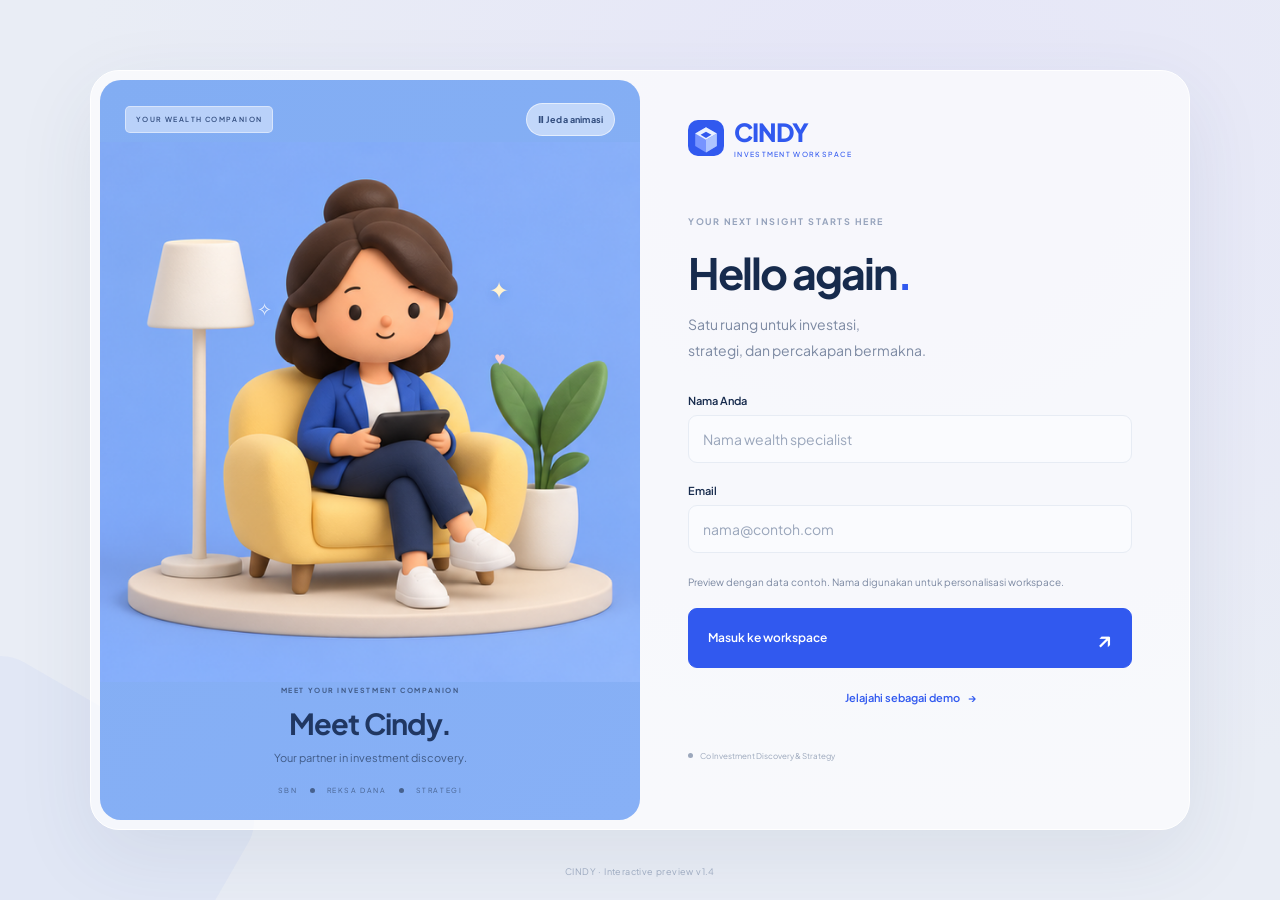
==== commit 2ad6bfcf: "Add files via upload" ====
--- a/index.html
+++ b/index.html
@@ -6,22 +6,121 @@
   <meta name="theme-color" content="#3159ef">
   <meta name="description" content="CINDY: workspace wealth specialist untuk obligasi, reksa dana, strategi, dan portofolio. Preview interaktif dengan data contoh.">
   <title>CINDY — Investment Workspace</title>
-  <link rel="icon" href="assets/mark.svg" type="image/svg+xml">
-  <link rel="stylesheet" href="styles.css">
-  <script defer src="core.js"></script>
-  <script defer src="data.js"></script>
-  <script defer src="market-data.js"></script>
-  <script defer src="market-core.js"></script>
-  <script defer src="advisory.js"></script>
-  <script defer src="character.js"></script>
-  <script defer src="app.js"></script>
+  <link rel="icon" href="[data-uri]" type="image/svg+xml">
+  <style>
+@import url('https://fonts.googleapis.com/css2?family=Plus+Jakarta+Sans:wght@400;500;600;700;800&display=swap');
+:root{--royal:#3159ef;--royal-dark:#2345c7;--royal-soft:#eef2ff;--ink:#172b4d;--muted:#7c89a2;--border:#e7ecf4;--bg:#f6f8fc;--green:#148568;--amber:#b87b15;--red:#c94e60;--shadow:0 6px 22px rgba(27,51,111,.035);font-family:'Plus Jakarta Sans',ui-sans-serif,system-ui,-apple-system,sans-serif;color:var(--ink);font-size:14px}
+*{box-sizing:border-box}body{margin:0;background:var(--bg)}button,input,select,textarea{font:inherit}button,a,input,select,textarea{-webkit-tap-highlight-color:transparent}button{cursor:pointer}a{color:inherit;text-decoration:none}button{border:0}button:disabled{opacity:.45;cursor:not-allowed}button:focus-visible,a:focus-visible,input:focus-visible,select:focus-visible,textarea:focus-visible{outline:3px solid #97b0ff;outline-offset:3px}input,select,textarea{min-width:0;border:1px solid var(--border);border-radius:9px;background:white;padding:11px 13px;color:var(--ink);transition:border-color .18s,box-shadow .18s}input:focus,textarea:focus,select:focus{border-color:var(--royal);box-shadow:0 0 0 3px #3159ef12;outline:none}input::placeholder,textarea::placeholder{color:#9aa6bb}textarea{resize:vertical}label{display:block;font-size:12px;font-weight:600;margin-bottom:8px}h1,h2,h3,h4,p{margin-top:0}h1{font-size:30px;letter-spacing:-1px;font-weight:700}h2{font-size:18px;letter-spacing:-.45px}h3{font-size:15px}small{font-size:11px}svg{display:block}button svg{display:inline-block;vertical-align:middle}.icon{width:19px;height:19px;fill:none;stroke:currentColor;stroke-width:1.65;stroke-linecap:round;stroke-linejoin:round}.blue{color:var(--royal)}.muted{color:var(--muted)}.positive{color:var(--green)}.negative{color:var(--red)}.number{font-variant-numeric:tabular-nums}.eyebrow{display:block;font-size:10px;font-weight:700;letter-spacing:1.8px}.small-dot{width:5px;height:5px;border-radius:50%;display:inline-block;background:currentColor}.button{display:inline-flex;align-items:center;justify-content:center;gap:8px;border-radius:9px;padding:11px 16px;background:white;color:var(--ink);border:1px solid var(--border);font-size:12px;font-weight:600;transition:background .18s,transform .18s;white-space:nowrap}.button:hover{background:#f0f4ff}.button.primary{background:var(--royal);color:white;border-color:var(--royal)}.button.primary:hover{background:var(--royal-dark);transform:translateY(-1px)}.button.ghost{border-color:transparent;background:transparent;color:var(--royal)}.button.small{padding:8px 11px;font-size:11px}.button.danger{color:var(--red)}.icon-button{background:transparent;width:36px;height:36px;border-radius:9px;display:inline-flex;justify-content:center;align-items:center;color:var(--muted);font-size:24px;flex:none}.icon-button:hover{background:var(--royal-soft);color:var(--royal)}.pill{display:inline-flex;align-items:center;gap:5px;border-radius:5px;padding:5px 8px;font-size:10px;font-weight:600;white-space:nowrap;background:var(--royal-soft);color:var(--royal)}.pill.green{background:#e9f6f0;color:var(--green)}.pill.amber{background:#fff5e4;color:var(--amber)}.pill.red{background:#fdeef0;color:var(--red)}.pill.neutral{background:#f0f2f6;color:#7b879d}.pill.light{color:#eaf1ff;background:#ffffff16;border:1px solid #ffffff25;letter-spacing:1px}.skip-link{position:absolute;left:15px;top:-60px;z-index:100;background:white;padding:12px}.skip-link:focus{top:10px}.brand{display:flex;align-items:center;gap:10px;font-size:27px;font-weight:800;letter-spacing:-1px}.brand-sub{display:block;font-size:7px;letter-spacing:1.3px;font-weight:500;margin-top:2px}.login-screen{min-height:100dvh;display:flex;align-items:center;justify-content:center;padding:56px 35px;position:relative;overflow:hidden;background:radial-gradient(ellipse at 75% 10%,#d5e0ff 0,transparent 60%),#f0f4fc}.login-screen:before{content:'';position:absolute;bottom:-130px;left:-120px;width:330px;height:330px;transform:rotate(30deg);background:#3159ef0b;border-radius:45px}.login-frame{display:grid;grid-template-columns: .92fr 1.08fr;width:min(1100px,100%);background:white;border:1px solid white;border-radius:24px;box-shadow:0 28px 80px #254dbf17;overflow:hidden;position:relative}.login-form-side{padding:43px 58px 31px;display:flex;flex-direction:column;align-items:stretch}.login-brand{color:var(--royal)}.login-copy{margin-top:76px}.login-copy .eyebrow{color:#96a3bc;font-size:9px;letter-spacing:1.5px}.login-copy h1{font-size:43px;letter-spacing:-2px;margin:18px 0 12px}.login-copy p{font-size:14px;line-height:1.8;color:var(--muted)}#login-form{margin-top:17px}#login-form input{width:100%;background:#fafbfe;padding:14px;margin-bottom:21px}#login-form label{font-size:11px}.login-demo-note{font-size:10px;line-height:1.6;color:var(--muted);margin-bottom:18px}.login-submit{width:100%;justify-content:space-between;padding:15px 19px;font-size:12px}.login-submit span{font-size:22px}.demo-login{margin-top:11px;align-self:center;font-size:11px}.login-foot{margin-top:49px;color:#9ca8bc;font-size:8px;display:flex;align-items:center;gap:7px;line-height:1.5}.login-art-side{background:linear-gradient(140deg,#365ff1,#244ade);color:white;padding:29px 32px 26px;position:relative;overflow:hidden}.login-art-side:before{content:'';position:absolute;width:450px;height:450px;border:1px solid #ffffff0c;border-radius:50%;right:-200px;top:70px}.art-top{display:flex;justify-content:space-between;align-items:center;position:relative;z-index:1}.art-top .pill{font-size:8px;padding:8px 10px}.motion-toggle{width:32px;height:32px;border-radius:50%;background:#ffffff12;color:#e5eeff;border:1px solid #ffffff25}.investment-scene{width:calc(100% + 32px);margin:-7px -16px -42px;aspect-ratio:640/530;object-fit:contain}.art-copy{position:relative;margin:0 20px}.art-copy .eyebrow{font-size:8px;color:#b4c8ff;letter-spacing:1.6px}.art-copy h2{font-size:30px;line-height:1.35;letter-spacing:-1px;margin:12px 0 12px}.art-copy p{color:#c1d0ff;font-size:11px}.art-bottom{display:flex;align-items:center;gap:14px;font-size:8px;letter-spacing:1.6px;color:#aec3ff;margin:36px 20px 0}.login-version{position:absolute;bottom:23px;font-size:9px;color:#9ca9bf;letter-spacing:.4px}.animation-paused .investment-scene{content:url('[data-uri]')}
+.app-shell{display:flex;min-height:100dvh}.app-shell[hidden],.login-screen[hidden],[hidden]{display:none!important}.sidebar{width:238px;flex:none;background:white;border-right:1px solid var(--border);padding:27px 17px 17px;position:sticky;top:0;height:100dvh;display:flex;flex-direction:column;z-index:20}.sidebar-brand{color:var(--royal);font-size:26px;padding:0 13px}.workspace-switch{border:1px solid var(--border);border-radius:10px;padding:11px 10px;display:flex;align-items:center;gap:10px;margin:27px 0 24px;font-size:11px;font-weight:600}.workspace-switch small{display:block;color:var(--muted);font-size:9px;font-weight:400;margin-top:4px}.workspace-icon{background:var(--royal-soft);border-radius:6px;padding:8px;color:var(--royal);font-size:10px}.nav-caption{font-size:8px;color:#a1adc1;letter-spacing:1.5px;font-weight:700;padding-left:14px;margin-bottom:13px}#main-nav{display:grid;gap:5px}#main-nav a{display:flex;align-items:center;gap:11px;padding:12px 13px;border-radius:8px;color:#748299;font-size:11px;font-weight:500;position:relative}#main-nav a:hover{background:#f7f9ff;color:var(--royal)}#main-nav a.active{background:var(--royal);color:white;box-shadow:0 4px 12px #3159ef20}#main-nav .icon{width:17px;height:17px}#main-nav .count{margin-left:auto;font-size:9px;border-radius:4px;padding:2px 5px;background:#eef2fa}#main-nav a.active .count{background:#ffffff28}.sidebar-note{margin:24px 8px 15px;padding:14px 12px;border-radius:10px;background:linear-gradient(140deg,#f0f4ff,#f9fbff)}.sidebar-note .iso-mini{font-size:32px;color:#7998fa;display:block;margin-bottom:7px}.sidebar-note strong{font-size:10px;display:block}.sidebar-note p{font-size:9px;color:#8b99b1;line-height:1.8;margin:7px 0 0}.sidebar-user{margin-top:auto;padding:13px 5px 0;border-top:1px solid var(--border);background:transparent;display:flex;align-items:center;gap:9px;text-align:left;color:var(--ink)}.avatar{width:34px;height:34px;display:inline-flex;align-items:center;justify-content:center;border-radius:10px;font-size:10px;font-weight:700;background:#eaf0ff;color:var(--royal);flex:none}.sidebar-user #user-label{font-size:10px;max-width:136px;overflow-wrap:anywhere;flex:1}.sidebar-user small{display:block;color:var(--muted);font-size:8px;margin-top:3px}.app-body{flex:1;min-width:0;display:flex;flex-direction:column}.topbar{height:73px;background:white;display:flex;align-items:center;justify-content:space-between;border-bottom:1px solid var(--border);padding:0 34px;gap:14px}.breadcrumbs{display:flex;gap:12px;font-size:10px;color:#a0adc3}.breadcrumbs strong{color:#66758e;font-weight:500}.topbar-actions{display:flex;align-items:center;gap:18px}.search-trigger{color:#95a2b8;font-size:10px;background:transparent;display:flex;gap:9px;align-items:center}.search-trigger>span:first-child{font-size:21px}.search-trigger kbd{background:#f5f7fb;border:1px solid var(--border);border-radius:4px;padding:2px 6px;font-size:9px;margin-left:20px}.demo-badge{font-size:8px;letter-spacing:.5px}.alert-button{position:relative}.notification-dot{position:absolute;right:7px;top:6px;width:5px;height:5px;border-radius:50%;background:var(--royal)}.main-content{padding:29px 34px 38px;max-width:1520px;width:100%;margin:auto;flex:1}.app-footer{font-size:8px;color:#a0adc1;display:flex;justify-content:space-between;padding:17px 34px;border-top:1px solid var(--border);gap:20px}.page-head{display:flex;align-items:flex-start;justify-content:space-between;gap:15px;margin-bottom:26px}.page-head h1{font-size:25px;letter-spacing:-.9px;margin-bottom:9px}.page-head p{font-size:11px;line-height:1.7;color:var(--muted);margin:0}.head-actions{display:flex;gap:8px;align-items:center;flex-wrap:wrap}.snapshot{font-size:9px;color:#7c8da8;display:flex;align-items:center;gap:6px;border:1px solid var(--border);border-radius:7px;background:white;padding:10px 12px;white-space:nowrap}.snapshot .small-dot{color:#41a58b}.grid{display:grid;gap:19px}.grid-four{grid-template-columns:repeat(4,minmax(0,1fr))}.grid-two{grid-template-columns:repeat(2,minmax(0,1fr))}.grid-three{grid-template-columns:repeat(3,minmax(0,1fr))}.dashboard-primary{grid-template-columns:1.5fr 1fr;margin-top:20px}.dashboard-secondary{grid-template-columns:1.1fr 1fr;margin-top:20px}.panel{border:1px solid var(--border);border-radius:12px;background:white;box-shadow:var(--shadow);padding:22px;min-width:0}.panel-head{display:flex;justify-content:space-between;align-items:center;gap:10px;margin-bottom:20px}.panel-head h2{font-size:13px;margin:0}.panel-head p{font-size:9px;color:var(--muted);margin:6px 0 0}.stat{padding:19px}.stat-header{display:flex;align-items:center;justify-content:space-between;margin-bottom:15px}.stat-label{font-size:10px;color:#8190a7;font-weight:500}.stat-icon{color:#829be2;background:#f4f7ff;width:29px;height:29px;border-radius:7px;display:flex;align-items:center;justify-content:center}.stat-icon .icon{width:15px;height:15px}.stat-value{font-size:24px;font-weight:700;letter-spacing:-.8px;line-height:1.3;margin-bottom:7px}.stat-note{font-size:9px;color:#98a4b8;line-height:1.6}.stat-note strong{font-weight:500;color:var(--green)}.tabs{display:flex;gap:5px;border-bottom:1px solid var(--border);margin-bottom:21px;flex-wrap:wrap}.tabs button{color:var(--muted);font-size:11px;font-weight:600;background:transparent;padding:10px 14px;border-bottom:2px solid transparent;margin-bottom:-1px}.tabs button.active{color:var(--royal);border-bottom-color:var(--royal)}.toolbar{display:flex;gap:9px;justify-content:space-between;align-items:center;margin-bottom:17px;flex-wrap:wrap}.toolbar-left{display:flex;gap:9px;align-items:center;flex-wrap:wrap}.toolbar input{font-size:11px;min-width:210px}.toolbar select{font-size:10px;padding:10px 11px}.table-wrap{overflow:auto;width:100%}table{border-collapse:collapse;width:100%;font-size:10px;text-align:left}th{font-size:8px;letter-spacing:.6px;text-transform:uppercase;color:#9aa6ba;font-weight:600;padding:12px 13px;background:#fafbfe;white-space:nowrap;border-bottom:1px solid var(--border)}td{padding:15px 13px;border-bottom:1px solid #f0f3f8;vertical-align:middle}tbody tr:last-child td{border-bottom:0}tbody tr:hover{background:#fbfcff}td.numeric,th.numeric{text-align:right;font-variant-numeric:tabular-nums;white-space:nowrap}.product-link{font-weight:700;color:var(--ink);background:transparent;text-align:left;font-size:10px;padding:0}.product-link:hover{color:var(--royal)}.table-sub{display:block;font-size:8px;color:#95a3ba;margin-top:5px;white-space:nowrap}.product-code{width:29px;height:29px;border-radius:7px;background:#edf3ff;color:#6b8ef0;display:flex;align-items:center;justify-content:center;flex:none}.product-code .icon{width:15px;height:15px}.product-cell{display:flex;align-items:center;gap:9px}.table-note{font-size:8px;color:#98a5bb;margin:15px 0 0;line-height:1.7}.table-actions{display:flex;gap:5px;align-items:center}.compare-check{width:15px;height:15px;padding:0;accent-color:var(--royal);cursor:pointer}.empty{padding:40px 15px;text-align:center;color:var(--muted);font-size:12px;line-height:1.8}.market-kpis{margin-bottom:21px}.allocation-wrap{display:flex;align-items:center;gap:30px;padding:8px 0;flex-wrap:wrap}.donut{width:146px;height:146px;border-radius:50%;display:flex;align-items:center;justify-content:center;flex:none;position:relative}.donut:before{content:'';width:118px;height:118px;border-radius:50%;background:white;position:absolute}.donut-core{position:relative;text-align:center}.donut-core strong{display:block;font-size:18px;letter-spacing:-.5px}.donut-core small{font-size:8px;color:var(--muted)}.allocation-list{flex:1;min-width:110px;display:grid;gap:18px}.allocation-item{font-size:10px;display:grid;grid-template-columns:1fr auto;gap:6px}.allocation-name{display:flex;align-items:center;gap:7px}.allocation-dot{width:7px;height:7px;border-radius:2px;background:var(--royal);display:inline-block}.allocation-item small{color:var(--muted);font-size:8px;grid-column:1/-1}.allocation-dot.fund{background:#aac1ff}.panel-insight{background:#f7f9ff;padding:12px 14px;border-radius:8px;font-size:9px;color:#8795af;line-height:1.8;margin-top:18px}.strategy-list{display:grid;gap:0}.strategy-row{display:flex;gap:12px;align-items:flex-start;padding:15px 0;border-bottom:1px solid #f0f3f8}.strategy-row:last-child{border:0}.strategy-row .avatar{width:31px;height:31px;font-size:13px}.strategy-row h3{font-size:10px;margin:2px 0 6px;line-height:1.6}.strategy-row p{font-size:8px;color:var(--muted);line-height:1.8;margin:0}.strategy-row .pill{font-size:8px;padding:3px 6px}.text-link{color:var(--royal);font-size:9px;background:transparent;padding:0;display:inline-flex;align-items:center;gap:5px}.text-link:hover{text-decoration:underline}.mini-task{display:flex;align-items:center;gap:10px;padding:13px 0;border-bottom:1px solid #f0f3f8}.mini-task:last-child{border:0}.mini-task>div{flex:1}.mini-task strong{font-size:10px;display:block;font-weight:600}.mini-task small{font-size:8px;color:var(--muted);display:block;margin-top:5px}.round-check{width:16px;height:16px;padding:0;accent-color:var(--royal);flex:none}.compare-bar{background:var(--royal-soft);border:1px solid #dce5ff;border-radius:10px;padding:12px 16px;display:flex;justify-content:space-between;align-items:center;gap:12px;margin-bottom:17px;font-size:11px;flex-wrap:wrap}.comparison-grid{display:grid;gap:16px;grid-template-columns:repeat(3,minmax(0,1fr));margin-bottom:22px}.compare-card h3{font-size:14px;margin:12px 0 7px}.compare-card .metric-pairs{margin-top:22px}.metric-pairs{display:grid;gap:0}.metric-pair{display:flex;justify-content:space-between;gap:15px;padding:11px 0;border-bottom:1px solid #f0f3f8;font-size:11px}.metric-pair span:first-child{color:var(--muted)}.metric-pair strong{font-weight:600;text-align:right}.client-name{display:flex;align-items:center;gap:10px}.client-name .avatar{width:33px;height:33px}.client-name strong{font-size:10px}.client-overview{display:flex;gap:20px;align-items:center;margin-bottom:25px}.client-overview .avatar{width:58px;height:58px;font-size:16px}.client-overview h2{font-size:20px;margin:0 0 8px}.section-heading{font-size:12px;margin:25px 0 15px}.note-item{padding:12px 14px;border-radius:8px;background:#f7f9ff;margin:10px 0;font-size:11px;line-height:1.8}.note-item small{display:block;font-size:9px;color:var(--muted);margin-bottom:4px}.form-grid{display:grid;grid-template-columns:repeat(2,minmax(0,1fr));gap:17px}.field input,.field select,.field textarea{width:100%}.field.full{grid-column:1/-1}.form-actions{display:flex;justify-content:flex-end;gap:8px;margin-top:23px;flex-wrap:wrap}.form-note{font-size:10px;color:var(--muted);line-height:1.7;margin:15px 0}.form-error{font-size:11px;color:var(--red);padding:10px 12px;background:#fff2f4;border-radius:7px;margin-top:12px}.strategy-card{display:flex;flex-direction:column}.strategy-card h3{font-size:15px;line-height:1.6;margin:16px 0 12px}.strategy-card p{font-size:11px;color:var(--muted);line-height:1.9}.strategy-card .strategy-meta{display:flex;gap:6px;flex-wrap:wrap}.strategy-card .card-bottom{margin-top:auto;padding-top:18px;border-top:1px solid var(--border);display:flex;align-items:center;justify-content:space-between;gap:8px;font-size:9px;color:var(--muted)}.strategy-content p,.strategy-content li{font-size:12px;line-height:1.9;color:#687a94}.strategy-content ol{padding-left:20px}.risk-note{padding:13px 16px;background:#fff8ec;border:1px solid #faebce;border-radius:8px;font-size:11px;line-height:1.8;color:#9b7f50;margin:18px 0}.task-board{grid-template-columns:repeat(3,minmax(0,1fr))}.board-column{min-width:0;background:#eff3f9;border-radius:12px;padding:14px}.board-head{display:flex;justify-content:space-between;align-items:center;padding:3px 2px 14px;font-size:11px;font-weight:600}.board-head span:last-child{font-size:9px;background:#dfe7f2;border-radius:5px;padding:3px 7px;color:#8191ab}.task-card{background:white;border:1px solid var(--border);border-radius:9px;padding:16px;margin-bottom:11px;box-shadow:var(--shadow)}.task-card h3{font-size:11px;line-height:1.8;margin:12px 0 8px}.task-card p{font-size:10px;color:var(--muted);line-height:1.8}.task-card .task-meta{font-size:9px;display:flex;align-items:center;justify-content:space-between;gap:7px;color:var(--muted);border-top:1px solid #f0f3f8;padding-top:12px;margin-top:14px}.task-card select{font-size:9px;padding:6px 7px;margin-top:11px;width:100%;background:#fafbfe}.alerts-list{margin-top:22px}.alert-row{display:flex;gap:12px;align-items:center;padding:13px 0;border-bottom:1px solid var(--border);font-size:11px}.alert-row>div{flex:1}.alert-row p{color:var(--muted);font-size:10px;line-height:1.7;margin:5px 0 0}.report-controls{margin-bottom:22px;display:flex;gap:12px;align-items:end;flex-wrap:wrap}.report-controls .field{flex:1;min-width:180px;max-width:350px}.report-sheet{background:white;border:1px solid var(--border);border-radius:12px;padding:35px;max-width:1050px;margin:0 auto}.report-top{display:flex;justify-content:space-between;align-items:flex-start;gap:20px;padding-bottom:24px;border-bottom:1px solid var(--border)}.report-top .brand{font-size:25px;color:var(--royal)}.report-top p{font-size:10px;color:var(--muted);margin:7px 0 0}.report-sheet h2{font-size:21px;margin:26px 0 8px}.report-sheet .grid-four{margin:22px 0}.report-metric{padding:15px 17px;background:#f7f9ff;border-radius:8px}.report-metric strong{font-size:17px;display:block;margin-top:8px}.report-metric span{font-size:9px;color:var(--muted)}.report-foot{font-size:9px;line-height:1.9;color:var(--muted);border-top:1px solid var(--border);padding-top:17px;margin-top:25px}.discussion-layout{grid-template-columns:1.8fr 1fr}.thread-card{margin-bottom:16px}.thread-top{display:flex;align-items:center;gap:10px;margin-bottom:17px;font-size:10px}.thread-top small{display:block;font-size:8px;color:var(--muted);margin-top:4px}.thread-card h3{font-size:14px;line-height:1.6;margin:0 0 12px}.thread-card p{font-size:11px;line-height:1.9;color:#7d8aa1}.thread-bottom{display:flex;justify-content:space-between;align-items:center;padding-top:15px;border-top:1px solid var(--border);gap:10px;flex-wrap:wrap}.topic-pills{display:flex;gap:7px;flex-wrap:wrap}.comment{display:flex;gap:10px;padding:15px 0;border-bottom:1px solid var(--border)}.comment strong{font-size:10px}.comment small{font-size:9px;color:var(--muted);display:block;margin-top:3px}.comment p{font-size:11px;color:#7d8aa1;margin:8px 0 0;line-height:1.8}.info-block{border-radius:10px;padding:15px;background:#eef3ff;color:#7f90b1;font-size:10px;line-height:1.9}.info-block strong{color:var(--royal);display:block;margin-bottom:5px}.detail-dialog{width:min(840px,calc(100% - 32px));max-height:90dvh;border:1px solid var(--border);border-radius:16px;padding:0;color:var(--ink);box-shadow:0 25px 90px #1f3c7d30}.detail-dialog::backdrop{background:#14254b55;backdrop-filter:blur(4px)}.dialog-header{display:flex;justify-content:space-between;align-items:flex-start;gap:15px;padding:23px 27px;border-bottom:1px solid var(--border);background:#fafbff;position:sticky;top:0;z-index:1}.dialog-header h2{font-size:18px;margin:0 0 7px}.dialog-header p{font-size:10px;color:var(--muted);margin:0;line-height:1.8}.dialog-content{padding:26px}.dialog-content>.tabs{margin-top:-7px}.detail-kpis{margin-bottom:23px}.detail-kpis .stat{background:#f8faff;box-shadow:none;border-color:#edf1fa}.detail-kpis .stat-value{font-size:20px}.dialog-content .panel{box-shadow:none}.source-line{font-size:9px;color:var(--muted);line-height:1.9;margin:16px 0}.chart-wrap{width:100%;margin-top:18px}.fund-chart{width:100%;height:auto}.chart-legend{display:flex;gap:15px;font-size:9px;color:var(--muted);margin-top:12px;flex-wrap:wrap}.legend-line{display:inline-block;width:17px;height:2px;background:var(--royal);vertical-align:middle;margin-right:5px}.legend-line.benchmark{background:#aebedc}.period-controls{display:flex;gap:4px}.period-controls button{font-size:9px;padding:6px 9px;background:#f6f8fc;color:var(--muted);border-radius:5px}.period-controls button.active{background:var(--royal-soft);color:var(--royal)}.sim-result{padding:17px;background:var(--royal-soft);border-radius:10px;margin-top:18px}.sim-result .metric-pair{border-color:#dce4f9}.sim-result .metric-pair:last-child{border-bottom:0}.search-results{display:grid;gap:8px;margin-top:20px}.search-result{padding:13px;border:1px solid var(--border);background:white;border-radius:8px;display:flex;align-items:center;gap:12px;text-align:left;font-size:11px}.search-result:hover{background:#f7f9ff}.search-result small{display:block;color:var(--muted);font-size:9px;margin-top:5px}.toast{position:fixed;bottom:25px;left:50%;transform:translateX(-50%);z-index:90;border-radius:10px;background:#172b4d;color:white;padding:13px 20px;font-size:11px;box-shadow:0 7px 25px #172b4d25;max-width:calc(100% - 32px);line-height:1.7}.mobile-menu{display:none}.noscript-note{padding:25px}.quota-progress{height:4px;width:70px;background:#edf1fa;border-radius:4px;overflow:hidden;display:block;margin-top:6px;margin-left:auto}.quota-progress>span{display:block;height:100%;background:#7193fa}.quota-warning{color:var(--amber)}.search-dialog-input{width:100%;font-size:13px}.report-spaced{margin-top:24px}.mobile-nav-close{display:none}
+@media(min-width:1450px){.sidebar{width:254px}.main-content{padding:36px 44px}.topbar{padding:0 44px}.stat-value{font-size:28px}td{padding-top:18px;padding-bottom:18px}}
+@media(max-width:1180px){.main-content{padding:26px 24px}.topbar{padding:0 24px}.grid-four{grid-template-columns:repeat(2,minmax(0,1fr))}.dashboard-primary,.dashboard-secondary{grid-template-columns:1fr}.grid-three{grid-template-columns:repeat(2,minmax(0,1fr))}.search-trigger kbd{display:none}.topbar-actions{gap:10px}.login-form-side{padding:37px 40px}.login-copy{margin-top:57px}.art-copy h2{font-size:27px}.task-board{grid-template-columns:1fr}.board-column{padding:18px}.board-column>.task-card{display:inline-block;width:calc(50% - 8px);vertical-align:top;margin-right:8px}.comparison-grid{grid-template-columns:repeat(2,minmax(0,1fr))}}
+@media(max-width:900px){.sidebar{position:fixed;left:0;top:0;transform:translateX(-100%);transition:transform .2s}.sidebar.open{transform:translateX(0)}.sidebar-overlay{position:fixed;inset:0;background:#15294d65;z-index:19;backdrop-filter:blur(2px)}.mobile-menu{display:inline-flex}.topbar .breadcrumbs{margin-right:auto}.search-trigger{font-size:0;gap:0}.search-trigger>span:first-child{font-size:23px}.login-screen{padding:30px 20px}.login-form-side{padding:32px}.login-copy h1{font-size:35px}.login-copy{margin-top:50px}.login-art-side{padding:24px 20px}.art-copy{margin:15px 10px}.art-copy h2{font-size:24px}.art-top .pill{font-size:7px}.investment-scene{margin:12px -16px -20px}.art-bottom{gap:10px;font-size:7px;margin-left:10px;margin-right:10px}.login-foot{font-size:7px}.discussion-layout{grid-template-columns:1fr}}
+@media(max-width:620px){.login-frame{grid-template-columns:1fr;max-width:440px}.login-art-side{order:-1;padding:18px 20px 12px;max-height:300px}.investment-scene{width:250px;display:block;margin:-35px auto -20px}.art-copy{margin:0}.art-copy h2{font-size:20px;margin:4px 0 0}.art-copy h2 br{display:none}.art-copy p,.art-copy .eyebrow,.art-bottom{display:none}.login-copy{margin-top:28px}.login-copy h1{font-size:34px;margin:12px 0 8px}.login-copy p{font-size:12px}.login-brand{font-size:23px}.login-brand img{width:31px;height:31px}.login-form-side{padding:25px 28px}.login-foot{margin-top:25px;font-size:7px}.login-screen{padding:20px 16px 40px}.login-version{bottom:13px;font-size:8px}.topbar{height:64px;padding:0 14px;gap:7px}.breadcrumbs{font-size:9px;gap:6px}.topbar-actions{gap:4px}.demo-badge{font-size:7px;padding:4px 5px}.main-content{padding:23px 16px}.page-head{flex-direction:column;margin-bottom:20px;gap:14px}.page-head h1{font-size:23px}.page-head p{font-size:10px}.head-actions{width:100%}.grid{gap:12px}.grid-three,.grid-two,.comparison-grid{grid-template-columns:1fr}.stat{padding:15px}.stat-value{font-size:22px}.stat-label{font-size:9px}.stat-header{gap:5px}.stat-note{font-size:8px}.panel{padding:18px 15px}.panel-head{flex-wrap:wrap;gap:8px}.allocation-wrap{justify-content:center}.allocation-list{min-width:140px;max-width:190px}.toolbar-left{width:100%}.toolbar input{width:100%;min-width:0}.toolbar select{flex:1}.toolbar .button{font-size:10px}.tabs button{font-size:10px;padding:10px}.board-column>.task-card{width:100%;margin-right:0}.app-footer{padding:15px 16px;flex-direction:column;gap:5px;font-size:7px}.detail-dialog{width:calc(100% - 20px)}.dialog-header{padding:18px}.dialog-content{padding:18px}.dialog-header h2{font-size:16px}.form-grid{grid-template-columns:1fr}.report-sheet{padding:20px 15px}.report-top{flex-wrap:wrap}.report-metric{padding:13px}.report-metric strong{font-size:14px}.report-controls{align-items:stretch}.report-controls .field{max-width:none;width:100%}.client-overview{gap:12px}.client-overview h2{font-size:17px}.chart-legend{font-size:8px}.source-line{font-size:8px}.compare-bar{padding:10px 12px}.comparison-grid .panel{padding:20px}.report-controls .button{font-size:10px;padding:10px}.panel-head .period-controls{margin-left:auto}}
+@media(prefers-reduced-motion:reduce){*,*:before,*:after{animation:none!important;transition:none!important;scroll-behavior:auto!important}}
+@media print{body{background:white}.sidebar,.topbar,.page-head,.report-controls,.app-footer,.toast,.detail-dialog,.skip-link,.login-screen{display:none!important}.app-shell,.app-body{display:block!important}.main-content{padding:0;max-width:none}.report-sheet{border:0;border-radius:0;padding:0;max-width:none}.report-sheet .grid-four{grid-template-columns:repeat(4,1fr)}.report-sheet table{font-size:9px}.report-sheet th,.report-sheet td{padding:10px}.report-sheet .button{display:none}.report-sheet .table-wrap{overflow:visible}.report-sheet,.report-top,tr,.report-metric{break-inside:avoid}.report-sheet{-webkit-print-color-adjust:exact;print-color-adjust:exact}@page{size:A4;margin:16mm}}
+
+.sr-only{position:absolute;width:1px;height:1px;padding:0;margin:-1px;overflow:hidden;clip:rect(0,0,0,0);white-space:nowrap;border:0}
+
+#main-nav a{font-size:12px}table{font-size:11px}th{font-size:9px}.table-sub{font-size:9px}.product-link{font-size:11px}.stat-label{font-size:11px}.stat-note{font-size:10px}.table-note{font-size:9px}.panel-head h2{font-size:14px}.mini-task strong{font-size:11px}.mini-task small{font-size:10px}.strategy-row h3{font-size:11px}.strategy-row p{font-size:10px}.form-note,.source-line{font-size:11px}
+
+/* Advisory workspace */
+#main-nav{min-height:0;overflow-y:auto;flex:1;align-content:start}.sidebar>.brand,.sidebar-user,.sidebar-note{flex-shrink:0}
+.advice-picker{display:flex;align-items:center;gap:16px;flex-wrap:wrap;padding:18px 22px;background:white;border:1px solid var(--border);border-radius:12px;margin-bottom:22px}.advice-picker .field{min-width:230px}.advice-picker select{width:100%}.advice-picker>.muted{font-size:11px;margin-left:auto}
+.advisory-layout{grid-template-columns:minmax(0,1fr) 300px;align-items:start}.chat-panel{min-width:0}.advisory-brand{display:flex;align-items:center;gap:12px}.advisory-brand h2{margin:0 0 4px}.advisory-brand p{font-size:10px;color:var(--muted);margin:0}.advisory-brand .avatar{background:var(--royal);color:white}.advice-messages{display:flex;flex-direction:column;gap:18px;min-height:300px;max-height:500px;overflow-y:auto;padding:12px 6px 24px;scroll-behavior:smooth}.chat-message{padding:16px 18px;max-width:91%;font-size:12px;line-height:1.8;border-radius:14px;background:#f3f6fd;border:1px solid #e6ecfa;overflow-wrap:anywhere}.chat-message>div{white-space:pre-wrap}.chat-message.user{align-self:flex-end;background:var(--royal);color:white;border-color:var(--royal);border-bottom-right-radius:3px}.chat-message.assistant{align-self:flex-start;border-bottom-left-radius:3px}.chat-author{display:block;font-size:8px;font-weight:700;letter-spacing:1.3px;margin-bottom:8px;opacity:.75}.prompt-chips{display:flex;gap:7px;flex-wrap:wrap;padding:16px 0}.prompt-chips button{padding:8px 10px;border-radius:20px;background:white;border:1px solid #dce4fa;color:var(--royal);font-size:10px}.prompt-chips button:hover{background:var(--royal-soft)}.advice-compose{display:flex;gap:10px;align-items:stretch}.advice-compose textarea{flex:1;width:100%;font-size:12px}.advice-context h2{margin:18px 0 8px}.advice-context>p{font-size:12px;line-height:1.7;color:var(--muted)}.advice-context .metric-pair{padding:12px 0}.advice-context-actions{display:grid;gap:9px;margin-top:24px}.rebalance-layout{grid-template-columns:1.15fr 1fr}.rebalance-bars{display:grid;gap:20px}.rebalance-bar-row>div:first-child{display:flex;justify-content:space-between;gap:10px;font-size:11px;margin-bottom:9px}.rebalance-bar-row>div:first-child span{color:var(--muted);font-variant-numeric:tabular-nums}.allocation-track{height:7px;background:#eff2fa;border-radius:5px;overflow:hidden;margin-top:5px}.allocation-track>span{display:block;height:100%;background:var(--royal);border-radius:5px}.allocation-track.target>span{background:#a8bafa}.target-inputs{display:grid;grid-template-columns:1fr 1fr;gap:17px}.target-inputs input{width:100%}.daily-card{display:flex;flex-direction:column;min-width:0}.daily-card h2{margin-bottom:8px}.daily-sub{font-size:11px;color:var(--muted)}.daily-reason{padding:14px 16px;background:#f1f5ff;border-left:3px solid var(--royal);border-radius:0 8px 8px 0;font-size:12px;line-height:1.7;margin:6px 0 20px}.daily-card .form-actions{margin-top:auto;flex-wrap:wrap;padding-top:18px}.daily-card .table-note{margin:15px 0}.advisory-layout .table-note{line-height:1.6}
+@media(max-height:900px) and (min-width:981px){.sidebar-note{display:none}#main-nav a{padding-top:10px;padding-bottom:10px}}
+@media(max-width:1000px){.advisory-layout,.rebalance-layout{grid-template-columns:1fr}.advice-context-actions{grid-template-columns:repeat(3,1fr)}}
+@media(max-width:620px){.advice-picker{padding:16px;gap:12px}.advice-picker .field{width:100%;min-width:0}.advice-picker>.muted{margin-left:0;font-size:10px}.advice-context-actions{grid-template-columns:1fr}.advice-compose{flex-direction:column}.advice-compose .button{align-self:flex-end}.chat-message{max-width:96%;padding:12px;font-size:11px}.advice-messages{min-height:250px;max-height:440px}.advisory-brand p{font-size:9px}.target-inputs{gap:14px}.daily-card .form-actions .button{flex:1}.rebalance-bar-row>div:first-child{font-size:10px}}
+.rebalance-products{scroll-margin-top:24px}.rebalance-products h2{margin-top:10px}.rebalance-product-summary{display:grid;grid-template-columns:1fr 1fr;gap:14px;margin:20px 0}.rebalance-product-summary>div{background:#f2f5ff;padding:18px;border-radius:10px}.rebalance-product-summary small,.rebalance-product-summary strong{display:block}.rebalance-product-summary strong{font-size:21px;color:var(--royal);margin-top:8px}.rebalance-product-summary small{color:var(--muted)}.rebalance-product-group{border-top:1px solid var(--border);padding-top:20px;margin-top:18px}.rebalance-product-group .panel-head{margin-bottom:12px}.rebalance-product-group .panel-head h3{margin:0}.rebalance-product-group .panel-head>span{font-size:11px}.rebalance-product-card{display:grid;grid-template-columns:1fr minmax(210px,.55fr);gap:24px;padding:20px;border:1px solid var(--border);border-radius:12px;margin-bottom:12px}.rebalance-product-card h3{font-size:16px;margin:10px 0}.rebalance-product-card p{font-size:12px;line-height:1.7;color:var(--muted)}.rebalance-product-card small{font-size:10px;color:var(--muted)}.rebalance-product-amount{text-align:right;display:flex;flex-direction:column;gap:8px;align-items:flex-end}.rebalance-product-amount strong{font-size:20px;color:var(--royal)}.rebalance-product-amount>span{font-size:11px}.rebalance-reductions{margin:22px 0;padding:18px;background:#f8f9fc;border-radius:10px}.rebalance-reductions summary{cursor:pointer;font-size:12px;font-weight:600}.rebalance-reductions[open] summary{margin-bottom:16px}
+@media(max-width:620px){.rebalance-product-card,.rebalance-product-summary{grid-template-columns:1fr}.rebalance-product-card{padding:16px;gap:12px}.rebalance-product-amount{text-align:left;align-items:flex-start}.rebalance-product-summary strong{font-size:19px}}
+.daily-highlights{margin-top:28px}.daily-highlights>.panel-head h2{font-size:20px;margin:8px 0}.daily-highlights>.panel-head p{font-size:11px}.mover-panel{padding:20px 22px}.mover-panel h3{display:flex;align-items:center;gap:9px;margin:0;font-size:13px}.mover-panel h3 .icon{color:var(--royal)}.mover-list{list-style:none;margin:0;padding:0}.mover-list li{display:flex;align-items:center;gap:12px;padding:15px 0;border-bottom:1px solid var(--border)}.mover-list li:last-child{border-bottom:0}.mover-rank{display:grid;place-items:center;width:25px;height:25px;flex:none;background:#f0f3fb;border-radius:7px;font-size:10px;color:var(--muted)}.mover-product{min-width:0;flex:1}.mover-product .product-link{text-align:left;white-space:normal}.mover-product small{display:block;font-size:10px;color:var(--muted);margin-top:6px;line-height:1.5}.mover-return{text-align:right;flex:none;font-variant-numeric:tabular-nums}.mover-return strong{font-size:17px}.mover-return small{display:block;font-size:9px;margin-top:5px;color:var(--muted)}.mover-source{font-size:9px;color:var(--muted);margin:12px 0 0}.daily-highlights>.table-note{line-height:1.7;margin-top:12px}
+@media(max-width:620px){.daily-highlights>.panel-head{align-items:flex-start}.daily-highlights>.panel-head h2{font-size:18px}.mover-panel{padding:17px 15px}.mover-list li{gap:9px}.mover-return strong{font-size:15px}.mover-product small{font-size:9px}}
+/* Soft clay login, art direction based on the supplied reference. */
+.login-screen{background:radial-gradient(ellipse at 70% 15%,#e6e6f8,transparent 65%),#e9edf5}.login-frame{grid-template-columns:1fr 1fr;padding:9px;border-radius:29px;background:#ffffffae;box-shadow:0 25px 80px #33416a16}.login-art-side{order:-1;display:flex;flex-direction:column;background:linear-gradient(140deg,#82adf3,#87b0f6);border-radius:21px;padding:23px 25px 25px;overflow:hidden;color:#20396b}.login-art-side:before{display:none}.login-form-side{padding:36px 48px 24px}.login-copy{margin-top:57px}.login-art-side .art-top{z-index:2}.login-art-side .art-top .pill{background:#edf3ff83;color:#314c7d;border:1px solid #ffffff70;font-size:7px;letter-spacing:1.4px}.motion-toggle{background:#ffffff80;color:#314c7d;border-color:#ffffff90}.character-stage{position:relative;width:calc(100% + 50px);margin:6px -25px 0;aspect-ratio:1;flex:none}.clay-portrait{position:absolute;inset:0;overflow:hidden}.clay-frame{position:absolute;inset:0;background-image:url('[data-uri]